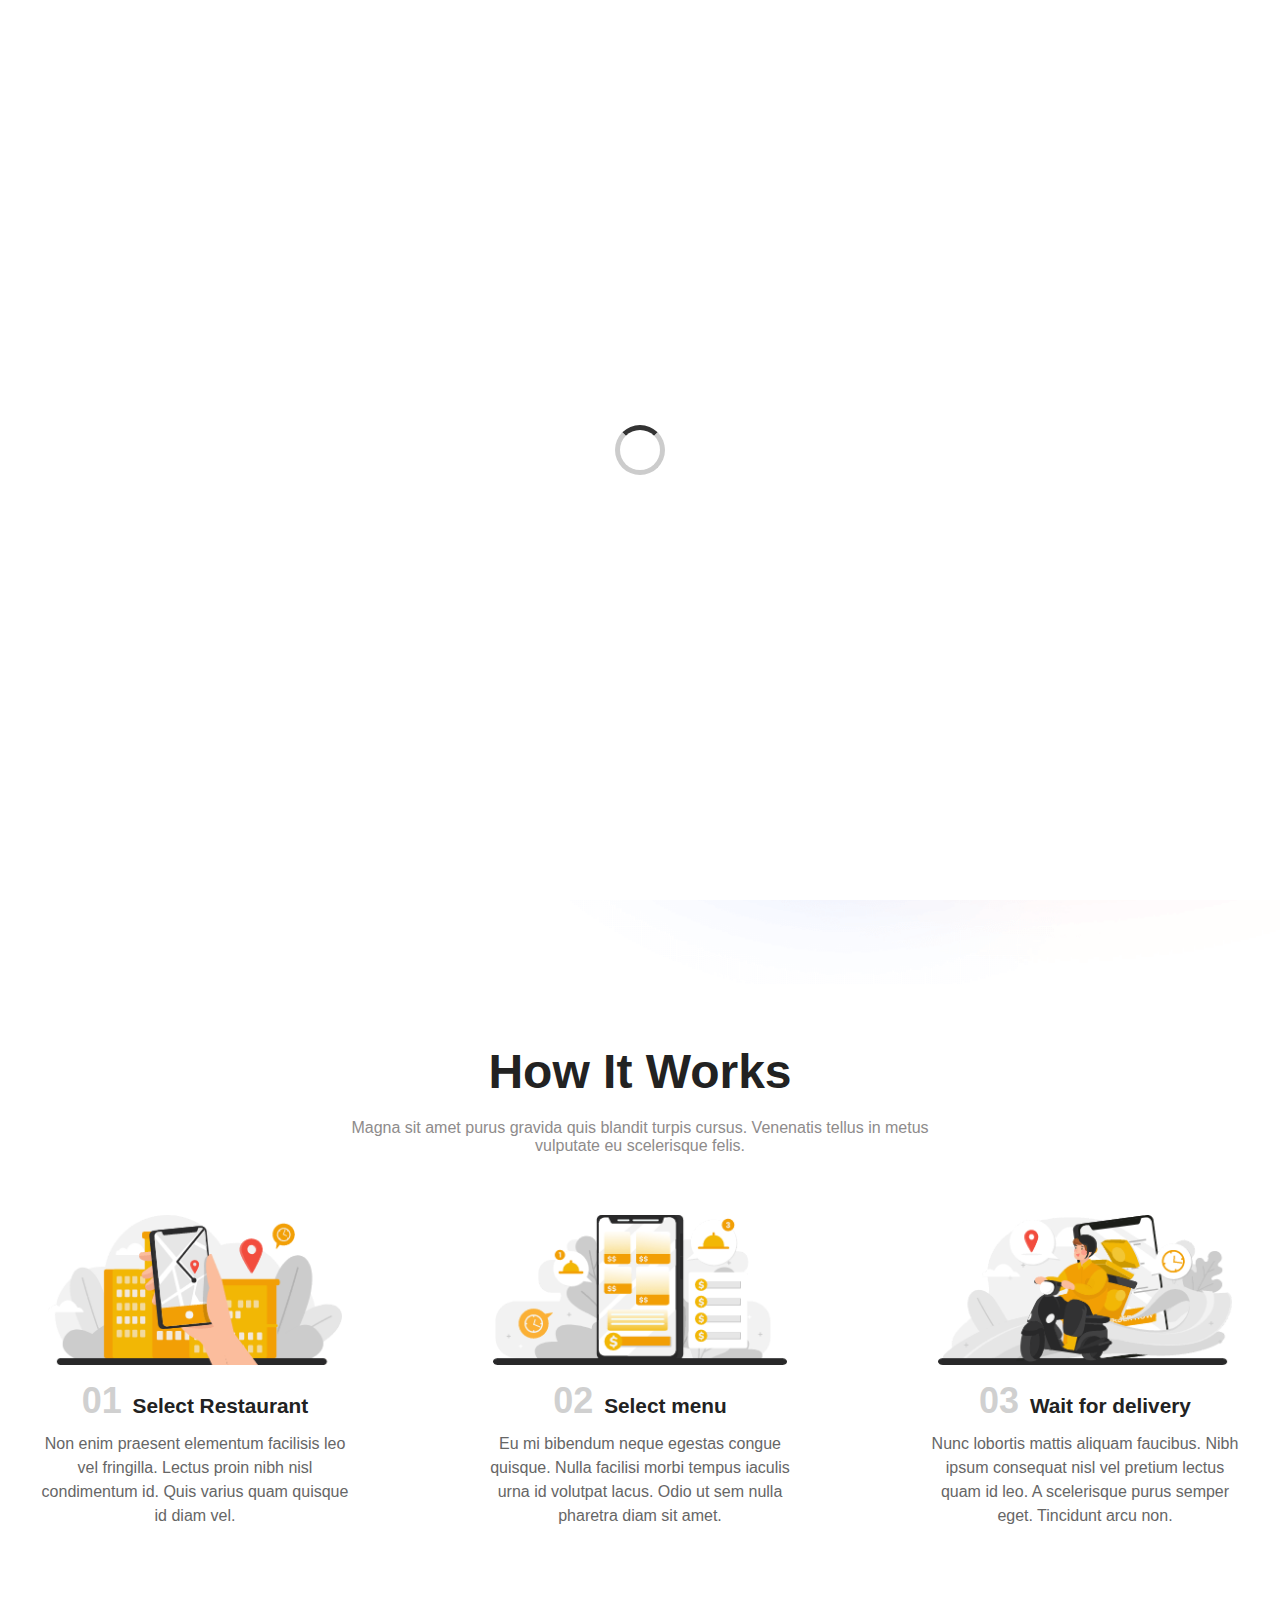
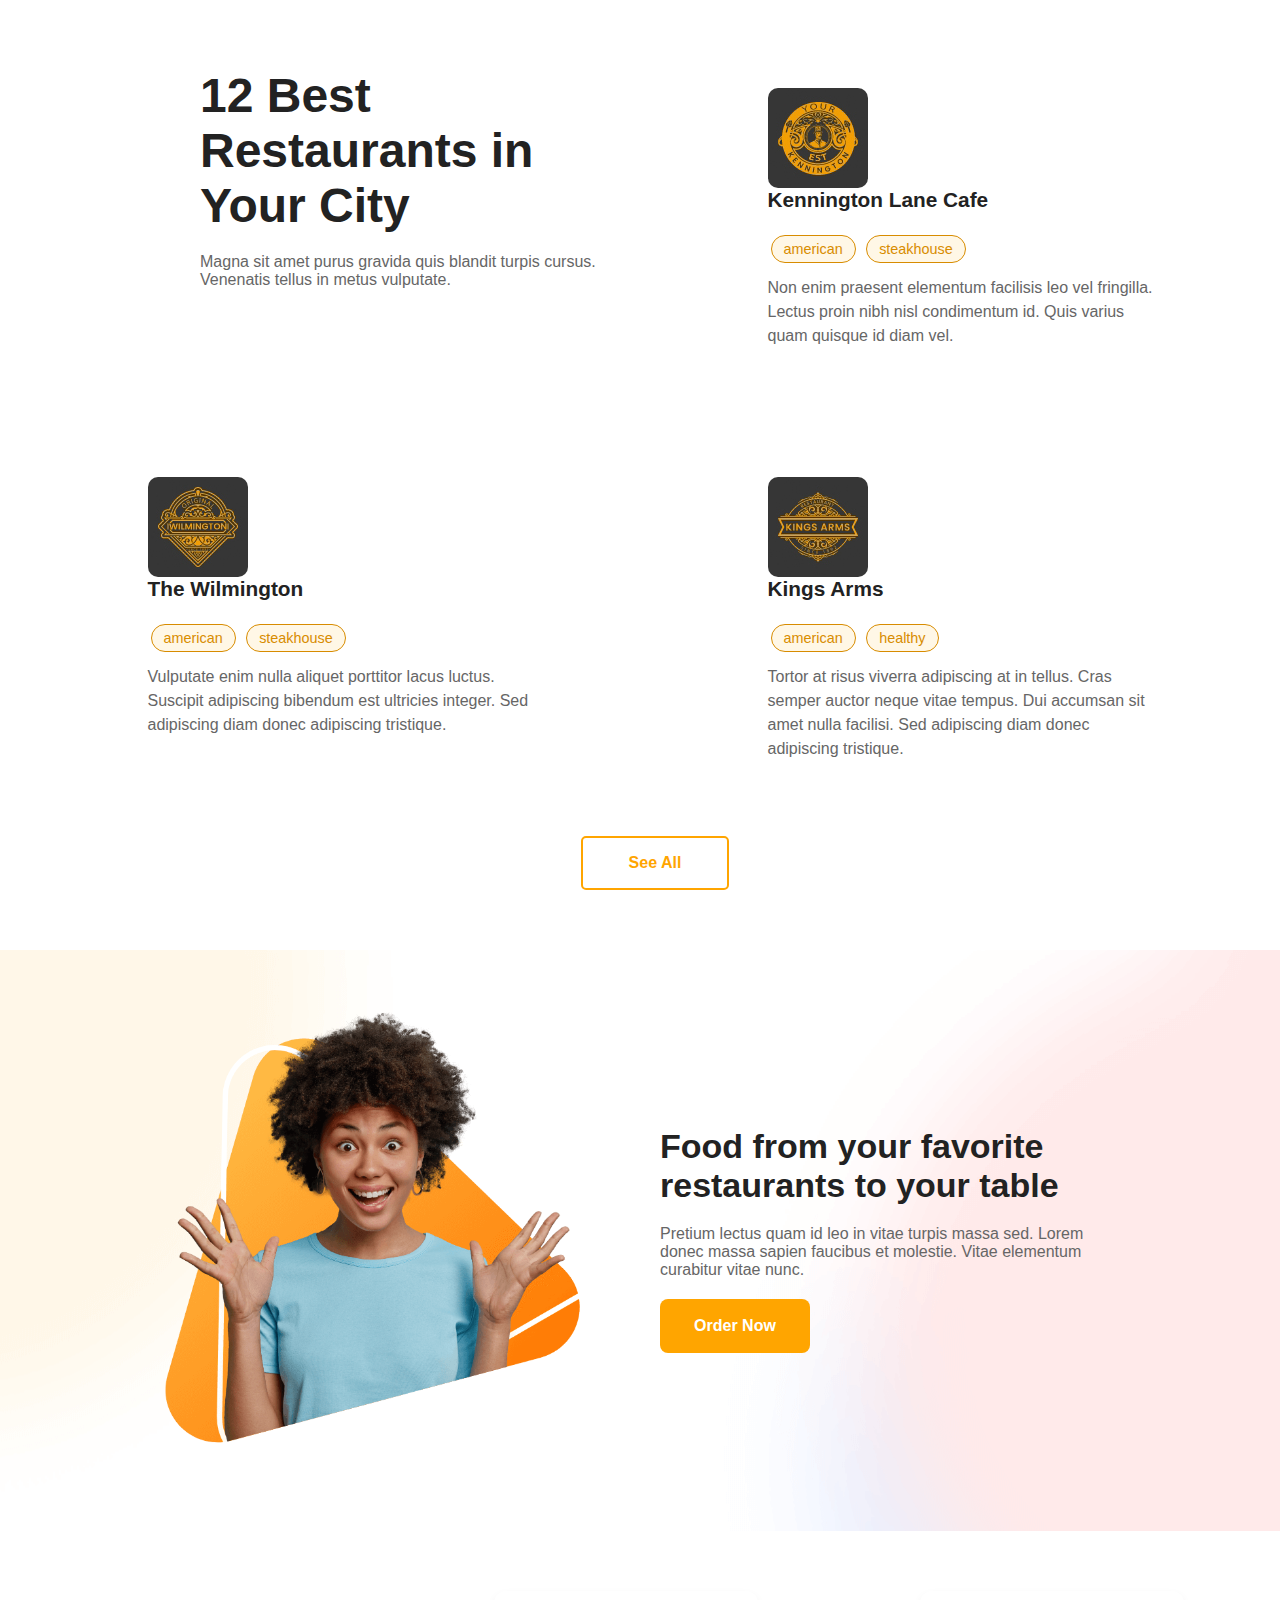
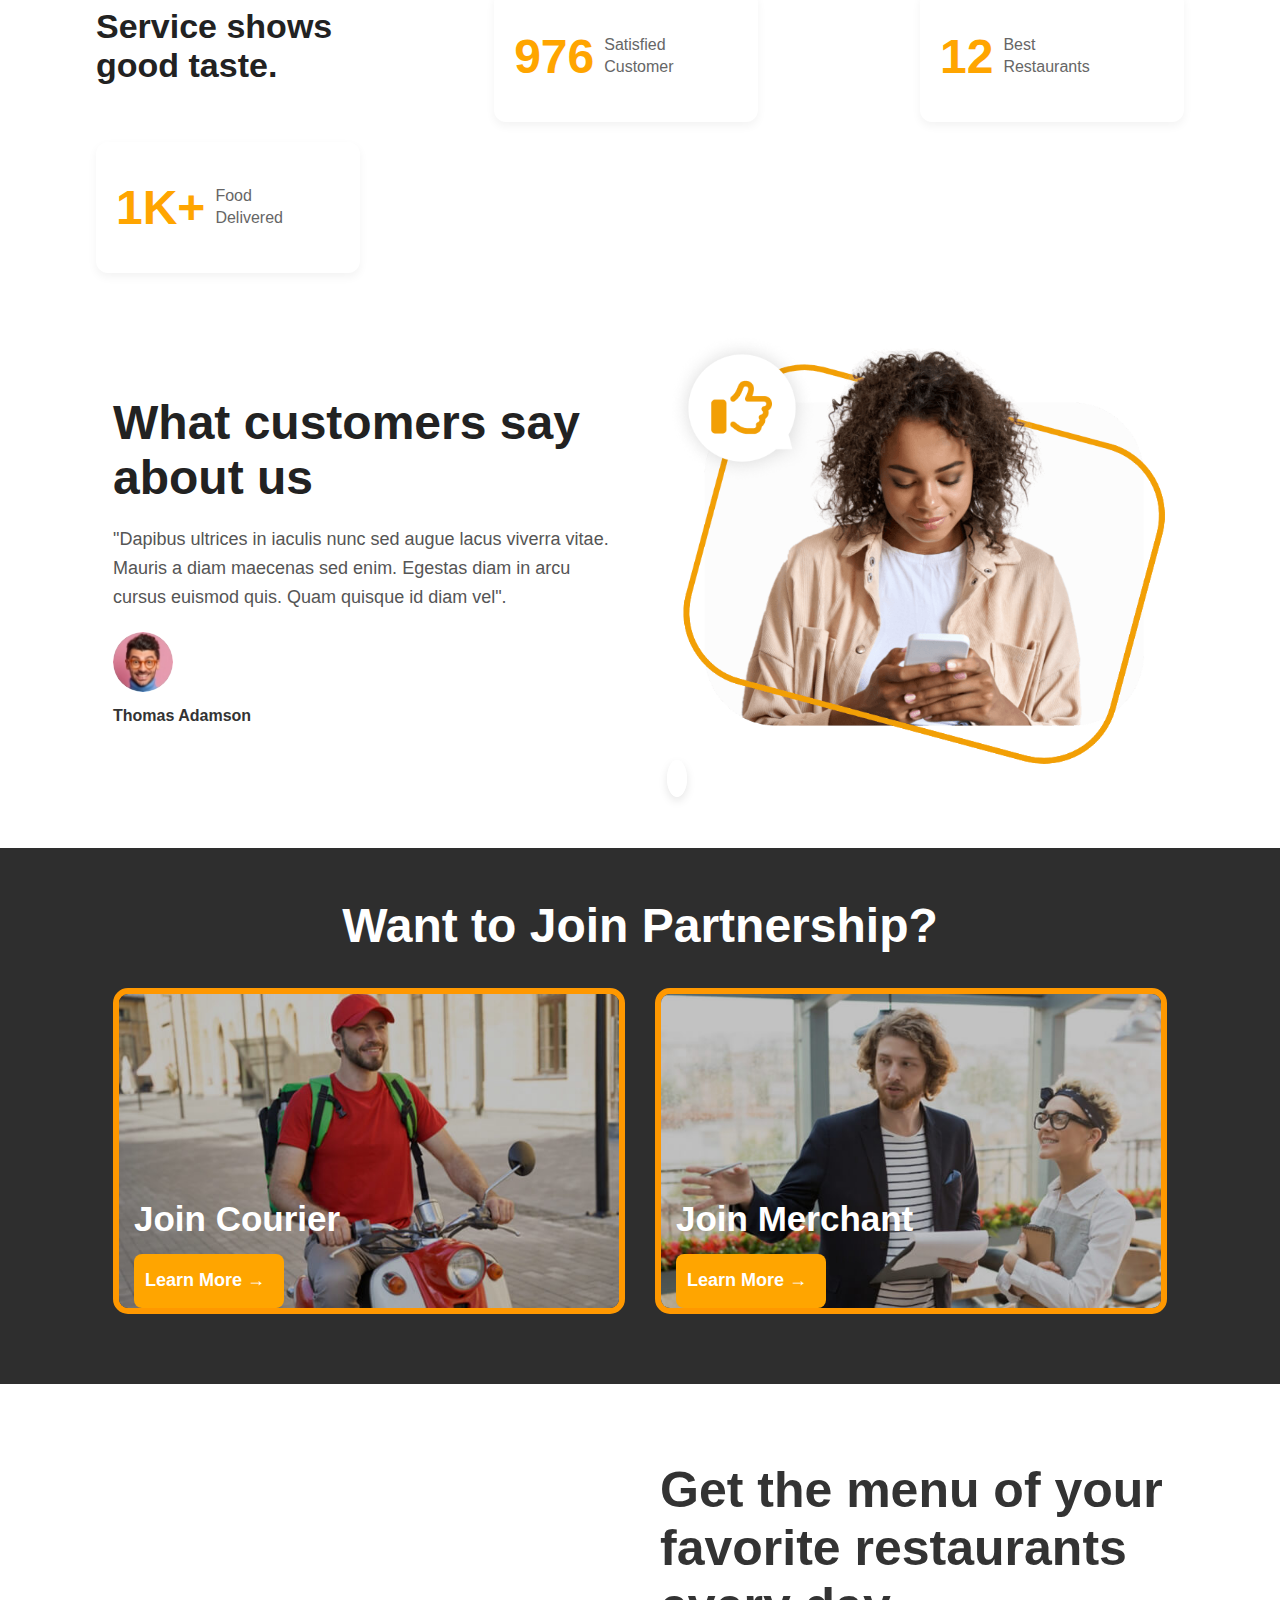
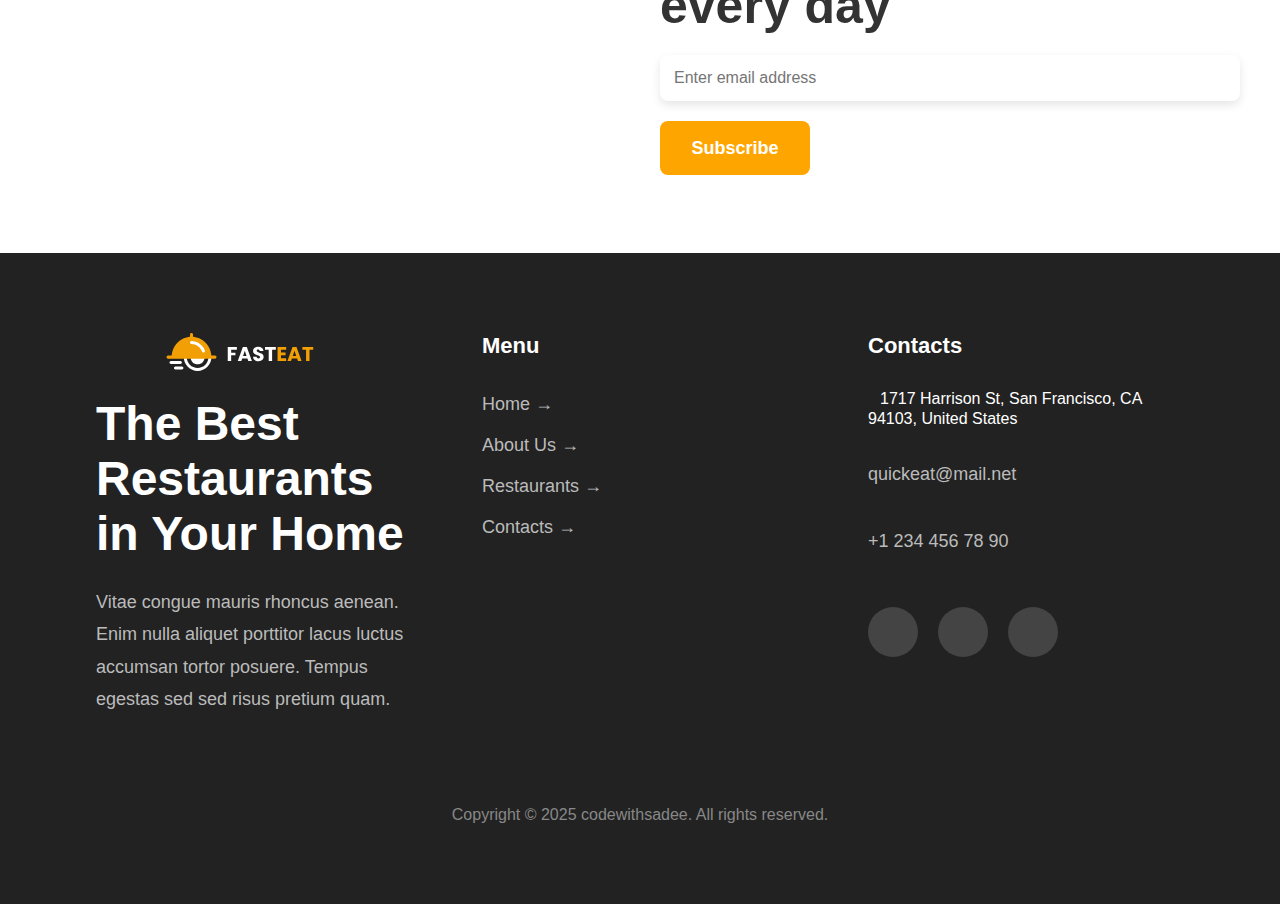
==== index.html @ f868a263 "first commit" ====
<!DOCTYPE html>
<html lang="en">
<head>
  <meta charset="UTF-8">
  <meta http-equiv="X-UA-Compatible" content="IE=edge">
  <meta name="viewport" content="width=device-width, initial-scale=1.0">
  <link rel="shortcut icon" href="logo.svg" type="image/x-icon">
  <title>Fasteat - The Best Restaurants In Your Home</title>
  <link rel="stylesheet" href="style.css">
</head>
<body>



  <div class="loading-container" data-loading-container>
    <div class="loading-circle"></div>
  </div>

  <header class="header">
    <a href="#" class="logo">
        <img src="logo.svg" alt="Fasteat">
    </a>

    <ul class="navbar">
        <span class="close-menu" onclick="toggleMenu()">&times;</span>
        <li><a href="#">Home</a></li>
        <li><a href="#">About Us</a></li>
        <li><a href="#">Restaurants</a></li>
        <li><a href="#">Contacts</a></li>
    </ul>

    <div class="header-action">
        <a id="cart-icon" href="#"><i class="bi bi-bag"></i></a>
        <a href="#" class="btn-primary">ORDER NOW</a>
    </div>

    <div class="menu-icon" onclick="toggleMenu()">
        <i class="fas fa-bars"></i>
    </div>
</header>



  <main>
    <article>



      <section class="section hero has-bg-image" aria-label="home"
        style="background-image: url('hero-bg.png')">
        <div class="container">

          <div class="hero-content" data-reveal="left">
            <h1 class="h1 hero-title">The Best Restaurants In Your Home</h1>

            <p class="hero-text">
              Lorem ipsum dolor sit amet, consectetur adipiscing elit, sed do eiusmod tempor.
            </p>

            <a href="#" class="btn btn-secondary has-after">Order Now</a>
          </div>

          <figure class="hero-banner" data-reveal>

            <img src="hero-banner.png" width="680" height="720" alt="hero banner" class="w-100">

            <img src="hero-shape-2.svg" width="237" height="80" alt="shape" class="shape shape-1">

            <img src="hero-shape-1.svg" width="378" height="140" alt="shape" class="shape shape-2">

          </figure>

        </div>
      </section>





      <section class="section instruction" aria-labelledby="">


        <h2 class="h2 section-title" id="instruction-label" data-reveal>How It Works</h2>

          <p class="section-text" data-reveal>
            Magna sit amet purus gravida quis blandit turpis cursus. Venenatis tellus in
            metus vulputate eu scelerisque felis.
          </p>



          <ul class="grid-list">

            <li data-reveal="left">
              <div class="instruction-card">

                <figure class="card-banner">
                  <img src="instructuion-1.png" width="300" height="154" loading="lazy"
                    alt="Select Restaurant" class="w-100">
                </figure>

                <div class="card-content">

                  <h3 class="h5 card-title">
                    <span class="span">01</span>
                    Select Restaurant
                  </h3>

                  <p class="card-text">
                    Non enim praesent elementum facilisis leo vel fringilla. Lectus proin nibh nisl condimentum id. Quis
                    varius quam quisque id diam vel.
                  </p>

                </div>

              </div>
            </li>

            <li data-reveal>
              <div class="instruction-card">

                <figure class="card-banner">
                  <img src="instructuion-2.png" width="300" height="154" loading="lazy"
                    alt="Select menu" class="w-100">
                </figure>

                <div class="card-content">

                  <h3 class="h5 card-title">
                    <span class="span">02</span>
                    Select menu
                  </h3>

                  <p class="card-text">
                    Eu mi bibendum neque egestas congue quisque. Nulla facilisi morbi tempus iaculis urna id volutpat
                    lacus. Odio ut sem nulla pharetra diam sit amet.
                  </p>

                </div>

              </div>
            </li>

            <li data-reveal="right">
              <div class="instruction-card">

                <figure class="card-banner">
                  <img src="instructuion-3.png" width="300" height="154" loading="lazy"
                    alt="Wait for delivery" class="w-100">
                </figure>

                <div class="card-content">

                  <h3 class="h5 card-title">
                    <span class="span">03</span>
                    Wait for delivery
                  </h3>

                  <p class="card-text">
                    Nunc lobortis mattis aliquam faucibus. Nibh ipsum consequat nisl vel pretium lectus quam id leo. A
                    scelerisque purus semper eget. Tincidunt arcu non.
                  </p>

                </div>

              </div>
            </li>

          </ul>

        
      </section>







      <section class="section top-restaurant" aria-labelledby="top-restaurent-label">
        

          <ul class="grid-lista">

            <li class="restaurant-intro" data-reveal="left">
              <div class="intro-content">
                <h2 class="h2 section-title" id="top-restaurent-label">
                  12 Best Restaurants in Your City
                </h2>
                <p class="section-text">
                  Magna sit amet purus gravida quis blandit turpis cursus. Venenatis tellus in metus vulputate.
                </p>
              </div>
            </li>
            

            <li data-reveal="right">
              <div class="restaurant-card">

                <div class="card-icon">
                  <img src="rest-1.jpg" width="100" height="100" loading="lazy"
                    alt="Kennington Lane Cafe" class="w-100">
                </div>

                <h3 class="h5 card-title">Kennington Lane Cafe</h3>

                <div class="rating-wrapper">
                  <ion-icon name="star" aria-hidden="true"></ion-icon>
                  <ion-icon name="star" aria-hidden="true"></ion-icon>
                  <ion-icon name="star" aria-hidden="true"></ion-icon>
                  <ion-icon name="star" aria-hidden="true"></ion-icon>
                  <ion-icon name="star-outline" aria-hidden="true"></ion-icon>
                </div>

                <div class="card-meta-wrapper">
                  <a href="#" class="card-meta">american</a>
                  <a href="#" class="card-meta">steakhouse</a>
                </div>

                <p class="card-text">
                  Non enim praesent elementum facilisis leo vel fringilla. Lectus proin nibh nisl condimentum id. Quis
                  varius quam quisque id diam vel.
                </p>

              </div>
            </li>

            <li data-reveal="left">
              <div class="restaurant-card">

                <div class="card-icon">
                  <img src="rest-2.jpg" width="100" height="100" loading="lazy" alt="The Wilmington"
                    class="w-100">
                </div>

                <h3 class="h5 card-title">The Wilmington</h3>

                <div class="rating-wrapper">
                  <ion-icon name="star" aria-hidden="true"></ion-icon>
                  <ion-icon name="star" aria-hidden="true"></ion-icon>
                  <ion-icon name="star" aria-hidden="true"></ion-icon>
                  <ion-icon name="star" aria-hidden="true"></ion-icon>
                  <ion-icon name="star-outline" aria-hidden="true"></ion-icon>
                </div>

                <div class="card-meta-wrapper">
                  <a href="#" class="card-meta">american</a>
                  <a href="#" class="card-meta">steakhouse</a>
                </div>

                <p class="card-text">
                  Vulputate enim nulla aliquet porttitor lacus luctus. Suscipit adipiscing bibendum est ultricies
                  integer. Sed adipiscing diam donec adipiscing tristique.
                </p>

              </div>
            </li>

            <li data-reveal="right">
              <div class="restaurant-card">

                <div class="card-icon">
                  <img src="rest-3.jpg" width="100" height="100" loading="lazy" alt="Kings Arms"
                    class="w-100">
                </div>

                <h3 class="h5 card-title">Kings Arms</h3>

                <div class="rating-wrapper">
                  <ion-icon name="star" aria-hidden="true"></ion-icon>
                  <ion-icon name="star" aria-hidden="true"></ion-icon>
                  <ion-icon name="star" aria-hidden="true"></ion-icon>
                  <ion-icon name="star" aria-hidden="true"></ion-icon>
                  <ion-icon name="star-outline" aria-hidden="true"></ion-icon>
                </div>

                <div class="card-meta-wrapper">
                  <a href="#" class="card-meta">american</a>
                  <a href="#" class="card-meta">healthy</a>
                </div>

                <p class="card-text">
                  Tortor at risus viverra adipiscing at in tellus. Cras semper auctor neque vitae tempus. Dui accumsan
                  sit amet nulla facilisi. Sed adipiscing diam donec adipiscing tristique.
                </p>

              </div>
            </li>

          </ul>

          <div class="btn-container">
            <a href="#" class="btn btn-secondary has-after">
                <span class="span">See All</span>
                <ion-icon name="arrow-forward" aria-hidden="true"></ion-icon>
            </a>
        </div>
        

        
      </section>





      

      <section class="section cta has-bg-image" aria-labelledby="cta-label"
        style="background-image: url('hero-bg.png')">
        <div class="container">

          <figure class="cta-banner" data-reveal="left">
            <img src="cta-banner.png" width="680" height="704" loading="lazy" alt="cta banner"
              class="w-100">
          </figure>

          <div class="cta-content" data-reveal="right">

            <h2 class="h3 section-title" id="cta-label">
              Food from your favorite restaurants to your table
            </h2>

            <p class="section-text">
              Pretium lectus quam id leo in vitae turpis massa sed. Lorem donec massa sapien faucibus et molestie. Vitae
              elementum curabitur vitae nunc.
            </p>

            <a href="#" class="ctabtn">Order Now</a>

          </div>

        </div>
      </section>






      <section class="stats" aria-label="statistics" data-reveal>
        <div class="container">

          <ul class="grid-list">

            <li>
              <h2 class="h3 section-title">Service shows <br> good taste.</h2>
            </li>

            <li class="stats-item">
              <span class="span">976</span>

              <p class="stats-text">
                Satisfied <br>
                Customer
              </p>
            </li>

            <li class="stats-item">
              <span class="span">12</span>

              <p class="stats-text">
                Best <br>
                Restaurants
              </p>
            </li>

            <li class="stats-item">
              <span class="span">1K+</span>

              <p class="stats-text">
                Food <br>
                Delivered
              </p>
            </li>

          </ul>

        </div>
      </section>







      <section class="section testi" aria-labelledby="testi-label">
        <div class="container">

          <div class="testi-content" data-reveal="left">

            <h2 class="h2 section-title" id="testi-label">What customers say about us</h2>

            <blockquote class="testi-text">
              "Dapibus ultrices in iaculis nunc sed augue lacus viverra vitae. Mauris a diam maecenas sed enim. Egestas
              diam in arcu cursus euismod quis. Quam quisque id diam vel".
            </blockquote>

            <div class="wrapper">
              <img src="testi-avatar.jpg" width="70" height="70" loading="lazy" alt="Thomas Adamson"
                class="author-img">

              <div>
                <p class="author-title">Thomas Adamson</p>

                <div class="rating-wrapper">
                  <ion-icon name="star" aria-hidden="true"></ion-icon>
                  <ion-icon name="star" aria-hidden="true"></ion-icon>
                  <ion-icon name="star" aria-hidden="true"></ion-icon>
                  <ion-icon name="star" aria-hidden="true"></ion-icon>
                  <ion-icon name="star" aria-hidden="true"></ion-icon>
                </div>
              </div>
            </div>

          </div>

          <figure class="testi-banner" data-reveal="right">
            <img src="testimonial-banner.png" width="680" height="588" alt="testimonial banner"
              class="w-100">
          </figure>

        </div>
      </section>





      <section class="brupart" aria-label="partnership">
        <div class="wrapper">
            <h2 class="partjoin">Want to Join Partnership?</h2>
            <ul class="cardcontd">
                <li>
                    <div class="partner-card">
                        <figure class="image-box">
                            <img src="partner-1.jpg" alt="Join Courier" class="responsive-img">
                        </figure>
                        <div class="card-details">
                            <h3 class="title">Join Courier</h3>
                            <a href="#" class="action-btn">
                                <span>Learn More →</span>
                                <ion-icon name="arrow-forward"></ion-icon>
                            </a>
                        </div>
                    </div>
                </li>
                <li>
                    <div class="partner-card">
                        <figure class="image-box">
                            <img src="partner-2.jpg" alt="Join Merchant" class="responsive-img">
                        </figure>
                        <div class="card-details">
                            <h3 class="title">Join Merchant</h3>
                            <a href="#" class="action-btn">
                                <span>Learn More →</span>
                                <ion-icon name="arrow-forward"></ion-icon>
                            </a>
                        </div>
                    </div>
                </li>
            </ul>
        </div>
      </section>
    







      <section class="section newsletter" aria-label="newsletter">
        <div class="containerb">

          <figure class="newsletter-banner" data-reveal="left">
            <img src="newsletter-banenr.png" width="680" height="405" loading="lazy" alt="Illustration"
              class="w-100">
          </figure>

          <div class="newsletter-content" data-reveal="right">
            <h2 class="h4 section-title">
              Get the menu of your favorite restaurants every day
            </h2>

            <div class="input-wrapper">
              <input type="email" name="email_address" placeholder="Enter email address" required class="input-field">

              <button type="submit" class="newsbtn">
                <ion-icon name="notifications-outline" aria-hidden="true"></ion-icon>

                <span class="span"><i class="fa fa-bell"></i>  Subscribe</span>
              </button>
            </div>

          </div>

        </div>
      </section>

    </article>
  </main>





  <footer class="footer">
    <div class="container">

        <div class="footer-top">

            <div class="footer-brand">
                <a href="#" class="logo">
                    <img src="logo-footer.svg" width="148" height="38" alt="FastEat logo">
                </a>
                <h2 class="footer-title">The Best Restaurants in Your Home</h2>
                <p class="footer-text">
                    Vitae congue mauris rhoncus aenean. Enim nulla aliquet porttitor lacus luctus accumsan tortor posuere.
                    Tempus egestas sed sed risus pretium quam.
                </p>
            </div>

            <div class="footer-menu">
                <h3 class="footer-heading">Menu</h3>
                <ul class="footer-list">
                    <li><a href="#" class="footer-link">Home →</a></li>
                    <li><a href="#" class="footer-link">About Us →</a></li>
                    <li><a href="#" class="footer-link">Restaurants →</a></li>
                    <li><a href="#" class="footer-link">Contacts →</a></li>
                </ul>
            </div>

            <div class="footer-contacts">
                <h3 class="footer-heading">Contacts</h3>
                <ul class="footer-list">
                    <li>
                        <ion-icon name="location"></ion-icon>
                        1717 Harrison St, San Francisco, CA 94103, United States
                    </li>
                    <li>
                        <ion-icon name="mail"></ion-icon>
                        <a href="mailto:quickeat@mail.net" class="footer-link">quickeat@mail.net</a>
                    </li>
                    <li>
                        <ion-icon name="call"></ion-icon>
                        <a href="tel:+12344567890" class="footer-link">+1 234 456 78 90</a>
                    </li>
                </ul>
                <div class="social-icons">
                    <a href="#" class="social-link"><i class="bi bi-facebook"></i></a>
                    <a href="#" class="social-link"><i class="bi bi-instagram"></i></a>
                    <a href="#" class="social-link"><i class="bi bi-twitter"></i></a>
                </div>
            </div>

        </div>

        <div class="footer-bottom">
            <p class="copyright">Copyright © 2025 codewithsadee. All rights reserved.</p>
        </div>

    </div>
</footer>


  
<script>
window.addEventListener("load", function () {
    setTimeout(() => {
        document.body.classList.add("loaded");
    }, 2000); // 5 seconds delay before hiding the preloader
});


 function toggleMenu() {
    const navbar = document.querySelector('.navbar');
    navbar.classList.toggle('active');
}





</script>
</body>

</html>
---- style.css ----
* {
    margin: 0;
    padding: 0;
    box-sizing: border-box;
}

.loading-container {
    position: fixed;
    width: 100vw;
    height: 100vh;
    background: #fff; 
    display: flex;
    justify-content: center;
    align-items: center;
    z-index: 99999;
}

.loading-circle {
    width: 50px;
    height: 50px;
    border: 5px solid #ccc;
    border-top: 5px solid #333;
    border-radius: 50%;
    animation: spin 2s linear infinite;
}


@keyframes spin {
    0% { transform: rotate(0deg); }
    100% { transform: rotate(360deg); }
}
body.loaded .loading-container {
    opacity: 0;
    visibility: hidden;
    transition: opacity 2s ease-out;
    visibility: 2s ease-out;
}


body {
    font-family: Arial, sans-serif;
 
}

.header {
    display: flex;
    justify-content: space-between;
    align-items: center;
    padding: 15px 50px;
    background-image: url('hero-bg.png');
    width: 100%;
    top: 0px; 
    left: 0;
    transition: top 0.4s ease-in-out;
    z-index: 9999;
}

.header.visible {
    top: 0; 
}




.logo {
    display: flex;
    align-items: center;
    margin-left: 50px;
}

.logo img {
    width: 190px;
}

.navbar {
    position: fixed;
    top: 0;
    left: -100%;
    width: 80%;
    height: 100vh;
    background: white;
    display: flex;
    flex-direction: column;
    align-items: start;
    padding-top: 25px;
    padding: 50px;
    box-shadow: 4px 0 10px rgba(0, 0, 0, 0.1);
    transition: left 0.3s ease-in-out;
    z-index: 999;
}
.navbar.active {
    left: 0;
}

.navbar li {
    list-style: none;
    margin: 20px 0;
}

.navbar a {
    text-decoration: none;
    color: black;
    font-size: 17px;
    font-weight: 400;
    font-family: 'Arial', sans-serif;
}
.navbar a:hover {
    color: rgb(255, 179, 0);
}
.cart-icon {
    color: rgb(255, 183, 0);
}

.close-menu {
    position: absolute;
    top: 20px;
    right: 30px;
    font-size: 30px;
    cursor: pointer;
    display: block; 
}
.header-action {
    display: flex;
    align-items: center;
    gap: 15px;
}

.btn-primary {
    color: #ffffff;
    border: 2px solid #ff9800;
    background-color: #ff9800;
    border-radius: 5px;
    text-decoration: none;
    padding: 13px 25px;
    border-radius: 10px;
    font-weight: bold;
    cursor: pointer;
    display: flex;
    align-items: center;
    justify-content: center;
    width: 155px;
    height: 54px;
}

.btn-primary:hover {
    background-color: #ffffff;
    color: #ff9800;
}


.menu-icon {
    font-size: 25px;
    cursor: pointer;
    display: inline-block;
}


.navbar {
    position: static;
    width: auto;
    height: auto;
    flex-direction: row;
    box-shadow: none;
    left: 0;
    padding: 0;
}

.navbar li {
    margin: 0 20px;
}


.menu-icon, .close-menu {
    display: none; 
}


@media (max-width: 768px) {
    .btn-primary {
        display: none;
    }
}


.hero {
    display: flex;
    align-items: center;
    justify-content: center;
    min-height: 100vh;
    background-size: cover;
    background-position: center;
    padding: 20px;
}

.container {
    display: flex;
    align-items: center;
    justify-content: space-between;
    max-width: 1200px;
    width: 100%;
    gap: 30px;
}


.hero-content {
    flex: 1;
    max-width: 500px;
}

.hero-title {
    font-size: 60px;
    font-weight: bold;
    color: #222;
    margin-bottom: 15px;
}

.hero-text {
    font-size: 16px;
    color: #555;
    margin-bottom: 20px;
}

.btn {
    display: inline-block;
    padding: 12px 25px;
    font-size: 16px;
    color: #ff9800;
    border: 2px solid #ff9800;
    border-radius: 5px;
    text-decoration: none;
    font-weight: bold;
    transition: 0.3s;
    width: 148px;
    height: 54px;
}

.btn:hover {
    background-color: #ff9800;
    color: white;
}


.hero-banner {
    position: relative;
    flex: 1;
    display: flex;
    align-items: center;
    justify-content: center;
}

.hero-banner img {
    width: 100%;
    border-radius: 20px;
}

.shape {
    position: absolute;
}

.shape-1 {
    top: 10%;
    left: 150px;
    animation: float 3s infinite alternate;
}

.shape-2 {
    bottom: 10%;
    right: 160px;
    animation: float 3s infinite alternate-reverse;
}


@keyframes float {
    0% {
        transform: translateY(0);
    }
    100% {
        transform: translateY(10px);
    }
}


@media (max-width: 820px) {
    .hero-title {
        font-size: 60px;
        font-weight: bold;
        color: #222;
        margin-bottom: 15px;
    }


}

@media (max-width: 992px) {
    .container {
        flex-direction: column;
        text-align: center;
    }

    .hero-content {
        max-width: 100%;
    }

    .hero-title {
        font-size: 2.5rem;
    }

    .hero-banner {
        margin-top: 20px;
    }
}


@media (max-width: 768px) {
    .hero-content {
        text-align: left; 
        padding: 20px; 
    }

    .hero-title {
        font-size: 40px; 
        font-weight: bold;
    }

    .hero-text {
        font-size: 20px; 
        color: #666; 
    }

    .btn {
        display: inline-block;
        padding: 12px 24px;
        font-size: 14px;
        border: 2px solid orange;
        color: orange;
        text-transform: uppercase;
        font-weight: bold;
        background: none;
        border-radius: 8px;
    }

    .hero-banner img {
        width: 462px;
        height: 489px;
    }
    .shape-1, 
    .shape-2 {
    display: none;
}
}


.instruction {
    text-align: center;
    padding: 60px 20px;
    background: #fff;
}

.instruction .section-title {
    font-size: 52px;
    font-weight: bold;
    color: #222;
    margin-bottom: 10px;
    text-align: center;
}

.instruction .section-text {
    font-size: 16px;
    color: #8e8b8b;
    max-width: 600px;
    margin: 0 auto 40px;
}


.grid-list {
    display: flex;
    justify-content: center;
    align-items: center;
    gap: 30px;
    flex-wrap: nowrap; 
    list-style: none;
    padding: 0;
}


.instruction-card {
    padding: 20px;
    text-align: center;
    width: 100%;
    max-width: 350px;
    transition: transform 0.3s ease-in-out;
}


.card-banner img {
    width: 294px;
    height: 150px;
    display: block;
    margin: 0 auto 15px;
}


.card-title {
    font-size: 24px;
    font-weight: bolder;
    color: #6c6c6c;
}

.card-title .span {
    font-size: 36px;
    font-weight: bold;
    color: #d0d0d0;
    margin-right: 5px;
}

.card-text {
    font-size: 16px;
    color: #8d8d8d;
    line-height: 1.5;
}


@keyframes fadeInUp {
    from {
        transform: translateY(30px);
        opacity: 0;
    }
    to {
        transform: translateY(0);
        opacity: 1;
    }
}


[data-reveal] {
    animation: fadeInUp 0.8s ease-out forwards;
}


@media screen and (max-width: 992px) {
    .grid-list {
        flex-wrap: wrap; 
        justify-content: center;
    }

    .instruction-card {
        max-width: 100%;
    }
}

@media screen and (max-width: 768px) {
    .grid-list {
        flex-direction: column; 
    }

    .instruction-card {
        max-width: 90%;
    }
}



.section.top-restaurant {
    text-align: left;
    padding: 60px 20px;
    background: #fff;
    margin-left: 30px;
}

.restaurant-intro {
    display: flex;
    justify-content: flex-start;
    padding-left: 150px;
}

.intro-content {
    max-width: 500px;
    font-size: 1.2rem;
    color: #333;
}


.section-title {
    font-size: 50px;
    font-weight: bold;
    color: #222;
    margin-bottom: 10px;
}

.section-text {
    font-size: 16px;
    color: #666;
    max-width: 600px;
    margin: 0 auto 40px;
}


.grid-lista {
    display: grid;
    grid-template-columns: repeat(2, minmax(280px, 1fr)); /* 2 columns */
    gap: 30px;
    justify-content: center;
    list-style: none;
    padding: 0;
}


.restaurant-card {
    padding: 20px;
    text-align: left;
    width: 435px;
    height: 359px;
    margin: 0 auto;
    transition: transform 0.3s ease;
}

.restaurant-card:hover {
    transform: translateY(-5px);
}


.card-icon img {
    width: 100px;
    height: 100px;
    border-radius: 10px;
    display: block;
    margin: 0;
    align-self: start;
}


.card-title {
    font-size: 1.3rem;
    font-weight: bold;
    color: #222;
    margin-bottom: 10px;
}


.rating-wrapper ion-icon {
    color: #FFA500;
    font-size: 18px;
}


.card-meta-wrapper {
    margin: 10px 0;
}

.card-meta {
    display: inline-block;
    background: #fff7e6;
    color: #d88c00;
    font-size: 0.9rem;
    padding: 5px 12px;
    border-radius: 15px;
    border: 1px solid #d88c00;
    text-decoration: none;
    margin: 3px;
    transition: all 0.3s ease;
}

.card-meta:hover {
    background: #d88c00;
    color: white;
}

.card-text {
    font-size: 16px;
    color: #666;
    margin-top: 10px;
}

.btn-container {
    display: flex;
    justify-content: center;
    align-items: center;
    width: 100%;
    margin-top: 20px; 
}

.btn-secondary {
    display: flex;
    align-items: center;
    justify-content: center;
    padding: 10px 20px;
    border: 2px solid orange; 
    color: orange;
    font-weight: bold;
    text-decoration: none;
    border-radius: 5px;
    transition: 0.3s ease;
}

.btn-secondary:hover {
    background: orange;
    color: white;
}

@media (max-width: 1024px) { 
    .restaurant-intro {
        padding-left: 50px;  
    }

    .intro-content {
        font-size: 1.1rem;
    }
}

@media (max-width: 820px) {  
    .restaurant-intro {
        flex-direction: column;
        align-items: center;
        text-align: center;
        padding-left: 0;
        gap: 20px;
    }

    .intro-content {
        max-width: 90%;
        font-size: 1rem;
    }
}

@media (max-width: 480px) {  
    .restaurant-intro {
        padding: 40px 5%;
    }

    .intro-content {
        max-width: 100%;
    }

}

@media (max-width: 768px) {
    .restaurant-intro {
        padding-left: 0;

    }
    .section-title {
        font-size: 1.8rem;
    }

    .section-text {
        font-size: 0.95rem;
    }

    .grid-lista {
        grid-template-columns: 1fr;
        margin: 0;
        padding: 0px;
        justify-content: left;
    }

    .restaurant-card {
        padding: 1px;
        max-width: 280px;
    }

    .card-title {
        font-size: 1.1rem;
    }

    .card-meta {
        font-size: 0.8rem;
        padding: 4px 10px;
    }

    .btn.btn-secondary {
        font-size: 0.9rem;
        padding: 10px 15px;
    }
}

.section.cta {
    display: flex;
    align-items: center;
    justify-content: center;
    padding: 60px 5%;
    background: linear-gradient(to right, #fff6e9, #fdeef3);
}
  
  .container {
    display: flex;
    align-items: center;
    gap: 40px;
    max-width: 1200px;
    width: 100%;
    flex-wrap: wrap; 
    justify-content: center;
}
  

  .cta-banner {
    flex: 1;
    display: flex;
    justify-content: center;
}
  
  .cta-banner img {
    max-width: 100%;
    width: 100%;
    max-width: 445px;
    height: auto;
}
  

  .cta-content {
    flex: 1;
    max-width: 500px;
}
  
  .cta-content h2 {
    font-size: 34px;
    font-weight: bold;
    color: #333;
}
  
  .cta-content p {
    font-size: 16px;
    color: #666;
    margin: 10px 0 20px;
}
  

  .ctabtn {
    display: flex;
    align-items: center;
    justify-content: center;
    padding: 10px 20px;
    color: rgb(255, 255, 255);
    background: orange;
    font-weight: bold;
    text-decoration: none;
    border-radius: 8px;
    transition: 0.3s ease;
    width: 150px;
    height: 54px;
}
  
  .ctabtn:hover {
    border: 2px solid orange;
    color: #ff9800;
    background-color: #ffffff;
}
  

  @media (max-width: 992px) {
    .container {
      flex-direction: column; 
      text-align: center;
    }
  
    .cta-content h2 {
      font-size: 1.8rem;
    }
  
    .cta-content p {
      font-size: 0.95rem;
    }
  
    .ctabtn {
      width: 100%;
      max-width: 200px;
    }
  }
  
  @media (max-width: 768px) {
    .cta-banner img {
      max-width: 90%;
    }
  
    .cta-content h2 {
      font-size: 1.5rem;
    }
  
    .cta-content p {
      font-size: 0.9rem;
    }
  }
  
  @media (max-width: 480px) {
    .cta-content h2 {
      font-size: 1.3rem;
    }
  
    .cta-content p {
      font-size: 0.85rem;
    }
  
    .ctabtn {
      width: 150px;
      height: 54px;
    }
}

.stats {
    display: flex;
    align-items: center;
    justify-content: center;
    padding-top: 60px;
    background-color: #ffffff;
}

.container {
    width: 100%;
}


.grid-list {
    display: flex;
    align-items: center;
    justify-content: space-between;
    flex-wrap: wrap;
    gap: 20px;
    list-style: none;
    width: 100%;
}


.h3.section-title {
    font-size: 34px;
    font-weight: bold;
    color: #222;
    margin-bottom: 20px;
    flex: 1 1 100%;
}


.stats-item {
    background: #fff;
    border-radius: 12px;
    box-shadow: 0px 4px 10px rgba(0, 0, 0, 0.05);
    width: 264px;
    height: 131px;
    display: flex;
    align-items: center;  
    padding: 20px;
    gap: 10px;
}


.stats-item .span {
    font-size: 48px;
    font-weight: bold;
    color: orange;
    flex-shrink: 0; 
}

.stats-text {
    font-size: 16px;
    color: #666;
    text-align: left;
    line-height: 1.4;
}




@media (max-width: 1024px) {
    .grid-list {
        justify-content: center;
    }
    .stats-item {
        background: #fff;
        border-radius: 12px;
        box-shadow: 0px 4px 10px rgba(0, 0, 0, 0.05);
        text-align: center;
        width: 264px;
        height: 131px;
        justify-content: center;
    }
}

/* iPads (820px) */
@media (max-width: 820px) {
    .stats {
        text-align: center;
    }
    .h3.section-title {
        text-align: center;
    }
    .grid-list {
        flex-direction: column;  
        align-items: center;
        gap: 20px;
    }
    .stats-item {
        width: 100%;
        max-width: 300px;
    }
}

@media (max-width: 768px) {  
    .stats {
        text-align: center;
        padding: 30px 15px;
    }
    .grid-list {
        flex-direction: column;
        align-items: center;
        gap: 15px;
    }
    .stats-item {
        display: flex;
        flex-direction: column;  
        align-items: center;
        justify-content: center;
        height: auto;
        padding: 20px;
        width: 100%;
        max-width: 320px;
    }
    .stats-item .span {
        font-size: 42px;
    }
    .stats-text {
        font-size: 14px;
        text-align: center;
    }
}


@media (max-width: 480px) {  
    .stats {
        padding: 40px 10px;
    }
    .stats-item {
        width: 90%; 
        max-width: 280px;
        height: auto;
        padding: 15px;
    }
    .stats-item .span {
        font-size: 30px;
    }
    .stats-text {
        font-size: 13px;
    }
}



.testi {
    padding: 60px 20px;
    background-color: #fff;
}

.testi .container {
    display: flex;
    align-items: center;
    justify-content: space-between;
    gap: 40px;
    max-width: 1200px;
    margin: 0 auto;
}


.testi-content {
    flex: 1;
    max-width: 550px;
}

.h2.section-title {
    font-size: 48px;
    color: #222;
    margin-bottom: 20px;
}

.testi-text {
    font-size: 18px;
    color: #555;
    line-height: 1.6;
    margin-bottom: 20px;
}


.wrapper {
    display: flex;
    align-items: center;
    gap: 15px;
}

.author-img {
    width: 60px;
    height: 60px;
    border-radius: 50%;
    object-fit: cover;
}

.author-title {
    font-size: 16px;
    font-weight: 600;
    color: #333;
}

.rating-wrapper {
    display: flex;
    gap: 3px;
    color: #FFA500;
    font-size: 18px;
}


.testi-banner {
    flex: 1;
    position: relative;
    max-width: 500px;
}

.testi-banner img {
    width: 100%;
    height: auto;
    border-radius: 10px;
}


.testi-banner::after {
    content: url('like-icon.png'); 
    top: -30px;
    left: -30px;
    background: #fff;
    border-radius: 50%;
    padding: 10px;
    box-shadow: 0 4px 10px rgba(0, 0, 0, 0.1);
}


@media (max-width: 1024px) {
    .testi .container {
        flex-direction: column;
        text-align: center;
    }
    .testi-content {
        max-width: 100%;
    }
    .testi-banner {
        max-width: 450px;
    }
}


@media (max-width: 768px) {
    .testi .container {
        flex-direction: column;
        gap: 20px;
    }
    .testi-content {
        text-align: center;
    }
    .wrapper {
        justify-content: center;
    }
    .testi-banner {
        max-width: 100%;
    }
    .testi-banner::after {
        top: -20px;
        left: 50%;
        transform: translateX(-50%);
    }
}

.brupart {
    background-color: #2e2e2e;
    padding: 50px 20px;
    text-align: center;
    display: flex;
    flex-direction: column;
    align-items: center;
}

.wrapper {
    display: grid;
}


.partjoin {
    color: #fff;
    font-size: 48px;
    font-weight: bold;
    text-align: center;

}

.cardcontd {
    display: flex;
    justify-content: center;
    gap: 30px;
    flex-wrap: wrap;
    list-style: none;
    padding: 20px 0; 
}


.partner-card {
    position: relative;
    width: 512px;
    border-radius: 15px;
    overflow: hidden;
    border: 6px solid #ff9800;
}

.image-box img {
    width: 100%;
    height: auto;
    display: block;
}

.card-details {
    position: absolute;
    bottom: 0px;
    left: 15px;
    text-align: left;
}

.title {
    color: white;
    font-size: 35px;
    font-weight: bold;
    margin-bottom: 15px;
}


.action-btn {
    display: inline-flex;
    align-items: center;
    justify-content: center;
    color: rgb(255, 255, 255);
    background: orange;
    font-weight: bold;
    text-decoration: none;
    border-radius: 8px;
    transition: 0.3s ease;
    width: 150px;
    height: 54px;
    font-size: 18px;
    padding-bottom: 1px;
}

.action-btn:hover {
    transform: scale(1.05);
    border: 2px solid orange;
    color: #ff9800;
    background-color: #ffffff;
}

.action-btn ion-icon {
    margin-left: 8px;
}

@media (max-width: 1024px) {
    .partjoin {
        font-size: 32px; 
    }
    
    .cardcontd {
        flex-direction: column;
        align-items: center;
    }
}

@media (max-width: 768px) {
    .partjoin {
        font-size: 28px;
        margin-bottom: 20px;
    }

    .partner-card {
        max-width: 380px; 
    }
    
    .title {
        font-size: 24px;
    }

    .action-btn {
        width: 130px;
        height: 44px;
        font-size: 14px;
    }
}

@media (max-width: 480px) {
    .partjoin {
        font-size: 24px;
        width: 100%;
    }

    .card-details {
        bottom: 10px;
        left: 10px;
    }

    .title {
        font-size: 20px;
    }

    .action-btn {
        width: 120px;
        height: 40px;
        font-size: 12px;
    }
}

.section.newsletter {
    padding: 60px 20px;
    display: flex;
    justify-content: center;
    align-items: center;
}

.containerb {
    display: flex;
    align-items: center;
    justify-content: space-between;
    max-width: 1200px;
    width: 100%;
    gap: 40px; 
}


.newsletter-banner {
    max-width: 50%;
    flex: 1;
}

.newsletter-banner img {
    width: 100%;
    height: auto;
}


.newsletter-content {
    flex: 1;
    max-width: 50%;
    text-align: left;
}

.newsletter-content h2 {
    font-size: 50px;
    font-weight: bold;
    margin-bottom: 20px;
    color: #333;
}


.input-wrapper {
    display: block;
    align-items: center;
    gap: 10px;
    flex-wrap: wrap; 
}

.input-field {
    flex: 1;
    padding: 14px;
    border: none;
    border-radius: 8px;
    font-size: 16px;
    width: 100%;
    box-shadow: 0px 4px 10px rgba(0, 0, 0, 0.1);
    transition: box-shadow 0.3s ease, border-color 0.3s ease;
}


.input-field:focus {
    border-color: #ff9800;
    box-shadow: 0px 6px 15px rgba(255, 152, 0, 0.3); 
    outline: none;
}

.newsbtn {
    display: inline-flex;
    align-items: center;
    justify-content: center;
    color: rgb(255, 255, 255);
    background: orange;
    font-weight: bold;
    text-decoration: none;
    border-radius: 8px;
    transition: 0.3s ease;
    width: 150px;
    height: 54px;
    font-size: 18px;
    border: none;
    margin-top: 20px;
}

.newsbtn:hover {
    transform: scale(1.05);
    border: 2px solid orange;
    color: #ff9800;
    background-color: #ffffff;
}


@media (max-width: 1024px) {
    .containerb {
        flex-direction: column;
        align-items: center;
        text-align: center;
    }

    .newsletter-banner {
        max-width: 80%;
    }

    .newsletter-content {
        max-width: 90%;
    }

    .input-wrapper {
        flex-direction: column;
        width: 100%;
    }

    .input-field {
        width: 100%;
    }
}

@media (max-width: 768px) {
    .newsletter-content h2 {
        font-size: 28px;
    }

    .newsbtn {
        width: 100%;
    }
}


.footer {
    background-color: #222;
    color: #fff;
    padding: 80px 0; /* Increased padding */
    font-family: 'Poppins', sans-serif;
}

.container {
    width: 85%;
    max-width: 1300px;
    margin: auto;
}


.footer-top {
    display: grid;
    grid-template-columns: 1fr 1fr 1fr;
    gap: 70px; 
}


.footer-brand {
    max-width: 500px;
}

.footer-title {
    font-size: 48px; 
    font-weight: bold;
    margin: 25px 0;
}

.footer-text {
    font-size: 18px;
    color: #bbb;
    line-height: 1.8; /* More line spacing */
}

/* Footer Menu & Contacts */
.footer-menu, .footer-contacts {
    display: flex;
    flex-direction: column;
    gap: 25px; /* More space between elements */
}

.footer-heading {
    font-size: 22px; /* Bigger headings */
    font-weight: bold;
}

.footer-list {
    list-style: none;
    padding: 0;
}

.footer-link {
    text-decoration: none;
    color: #bbb;
    font-size: 18px; /* Bigger font size */
    display: flex;
    align-items: center;
    gap: 10px; /* More space between text and icon */
    transition: color 0.3s;
    padding: 10px 0; /* More space between links */
}

.footer-link:hover {
    color: #ff9800;
}

/* Contacts Section */
.footer-contacts ion-icon {
    color: #ff9800;
    font-size: 22px; /* Bigger icons */
    margin-right: 12px;
}

/* Social Icons */
.social-icons {
    display: flex;
    gap: 20px; /* More space between social icons */
    margin-top: 20px;
}

.social-link {
    width: 50px;
    height: 50px;
    display: flex;
    align-items: center;
    justify-content: center;
    border-radius: 50%;
    background-color: #444;
    font-size: 22px; /* Bigger icon size */
    transition: background 0.3s;
}

.social-link:hover {
    background-color: #ff9800;
}

/* Footer Bottom */
.footer-bottom {
    text-align: center;
    margin-top: 50px; /* More spacing above copyright text */
    font-size: 16px; /* Bigger text */
    color: #888;
}

/* Responsive Design */
@media (max-width: 1024px) {
    .footer-top {
        grid-template-columns: 1fr 1fr;
        gap: 50px; /* Adjusted for tablets */
    }
}

@media (max-width: 768px) {
    .footer-top {
        grid-template-columns: 1fr;
        text-align: center;
        gap: 60px; /* More space between sections */
    }

    .footer-menu, .footer-contacts {
        align-items: center;
    }

    .social-icons {
        justify-content: center;
    }
}
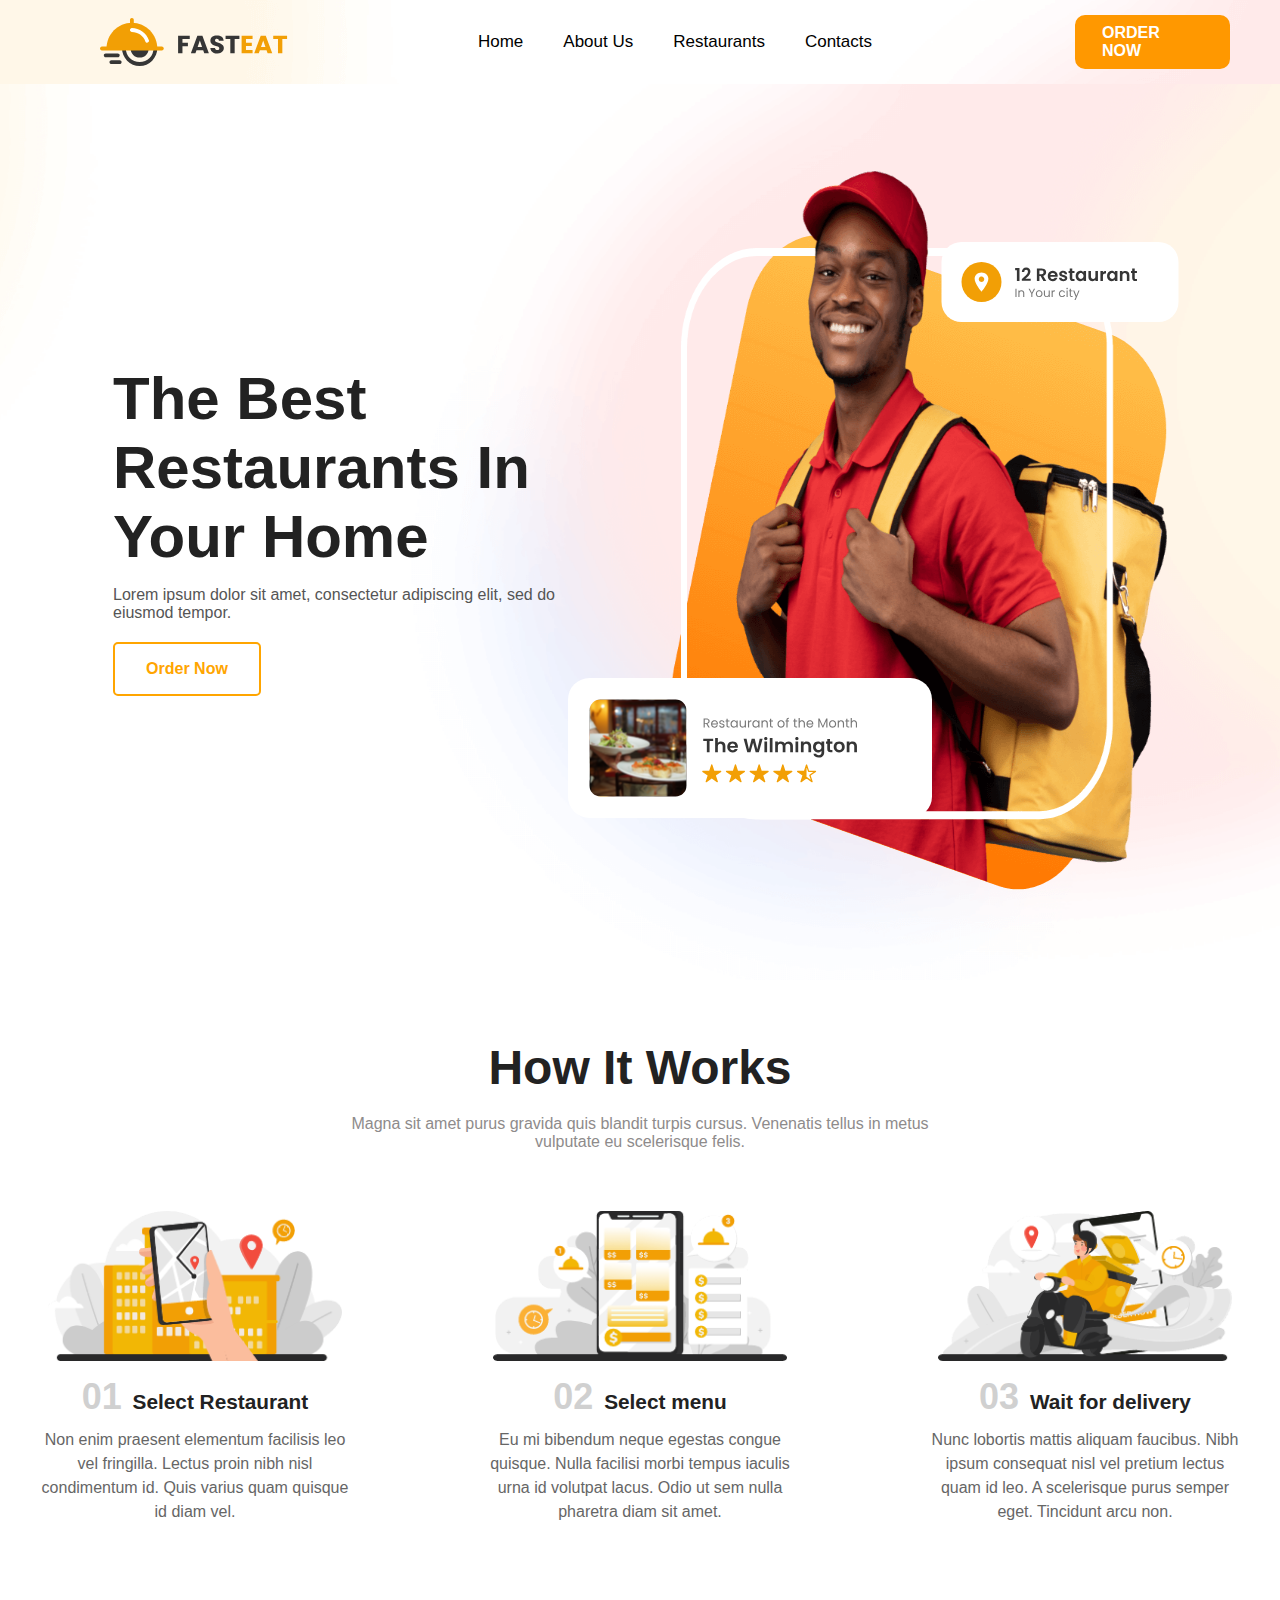
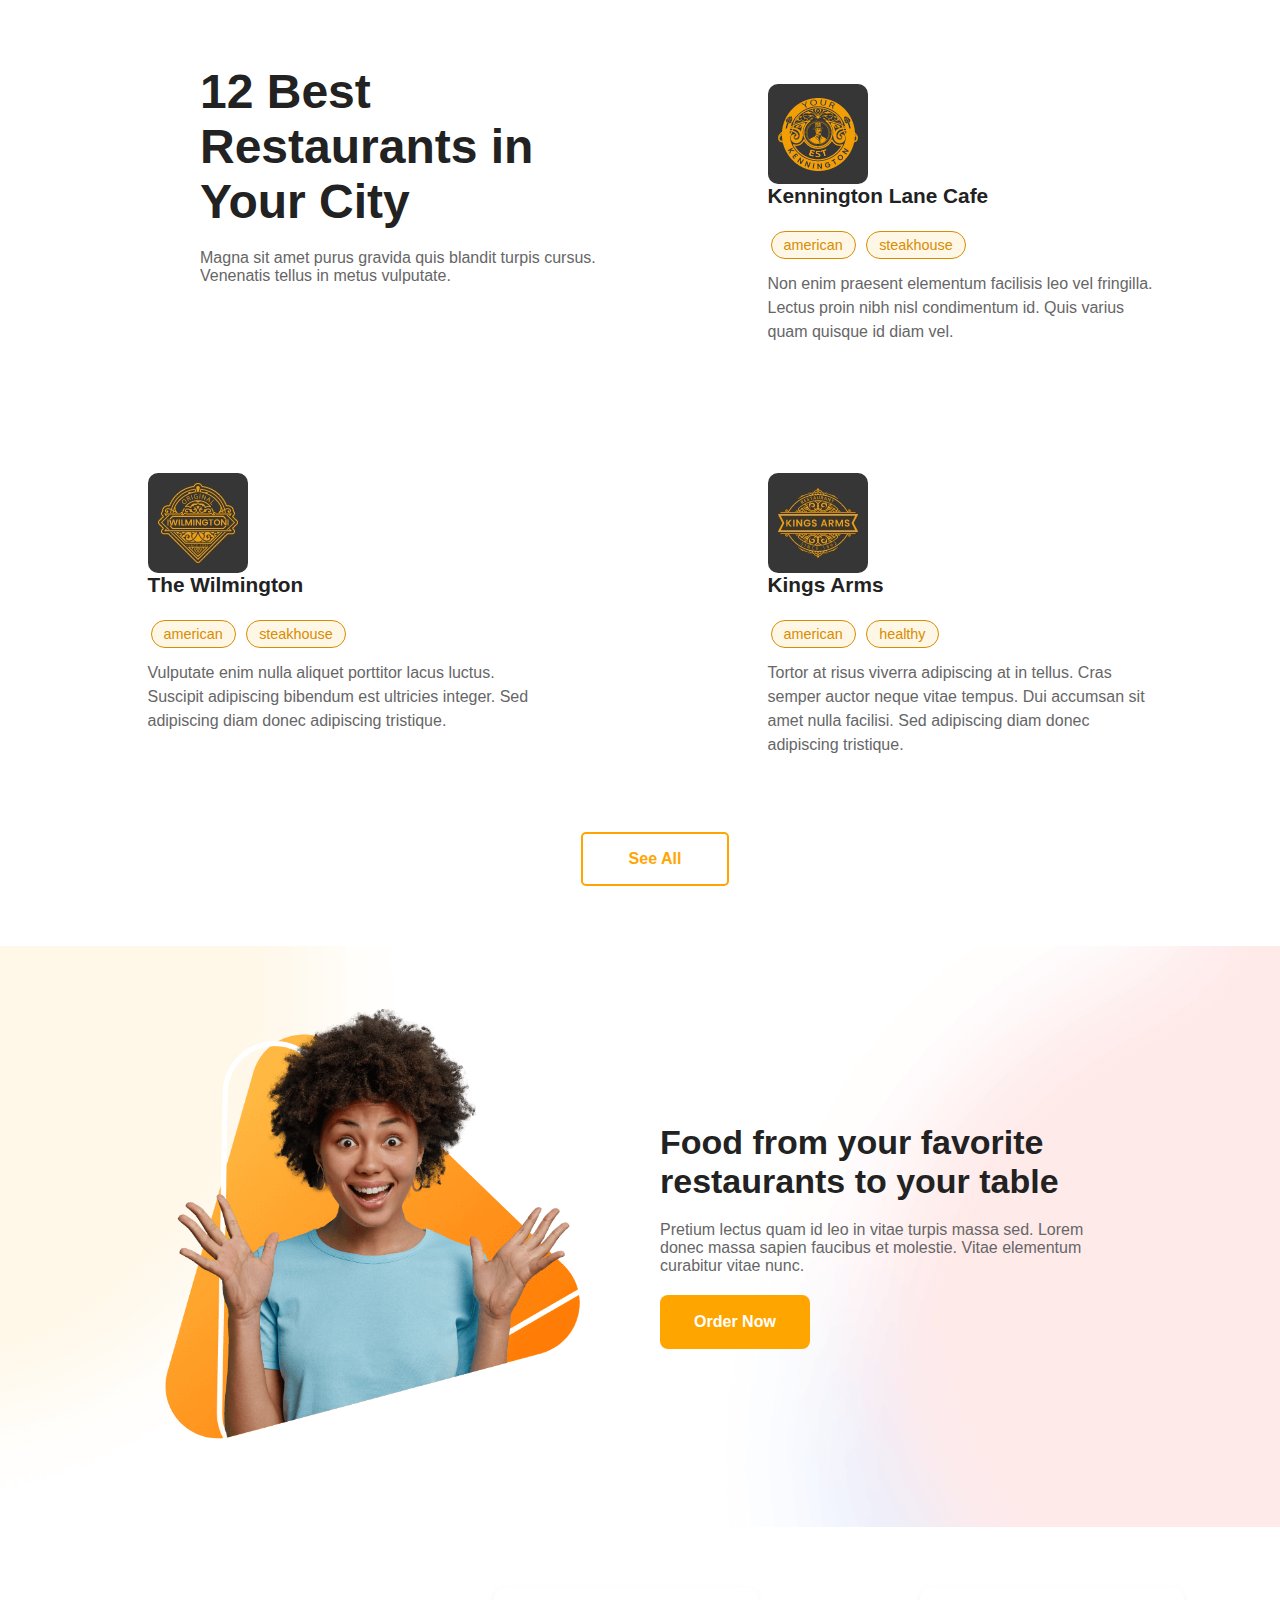
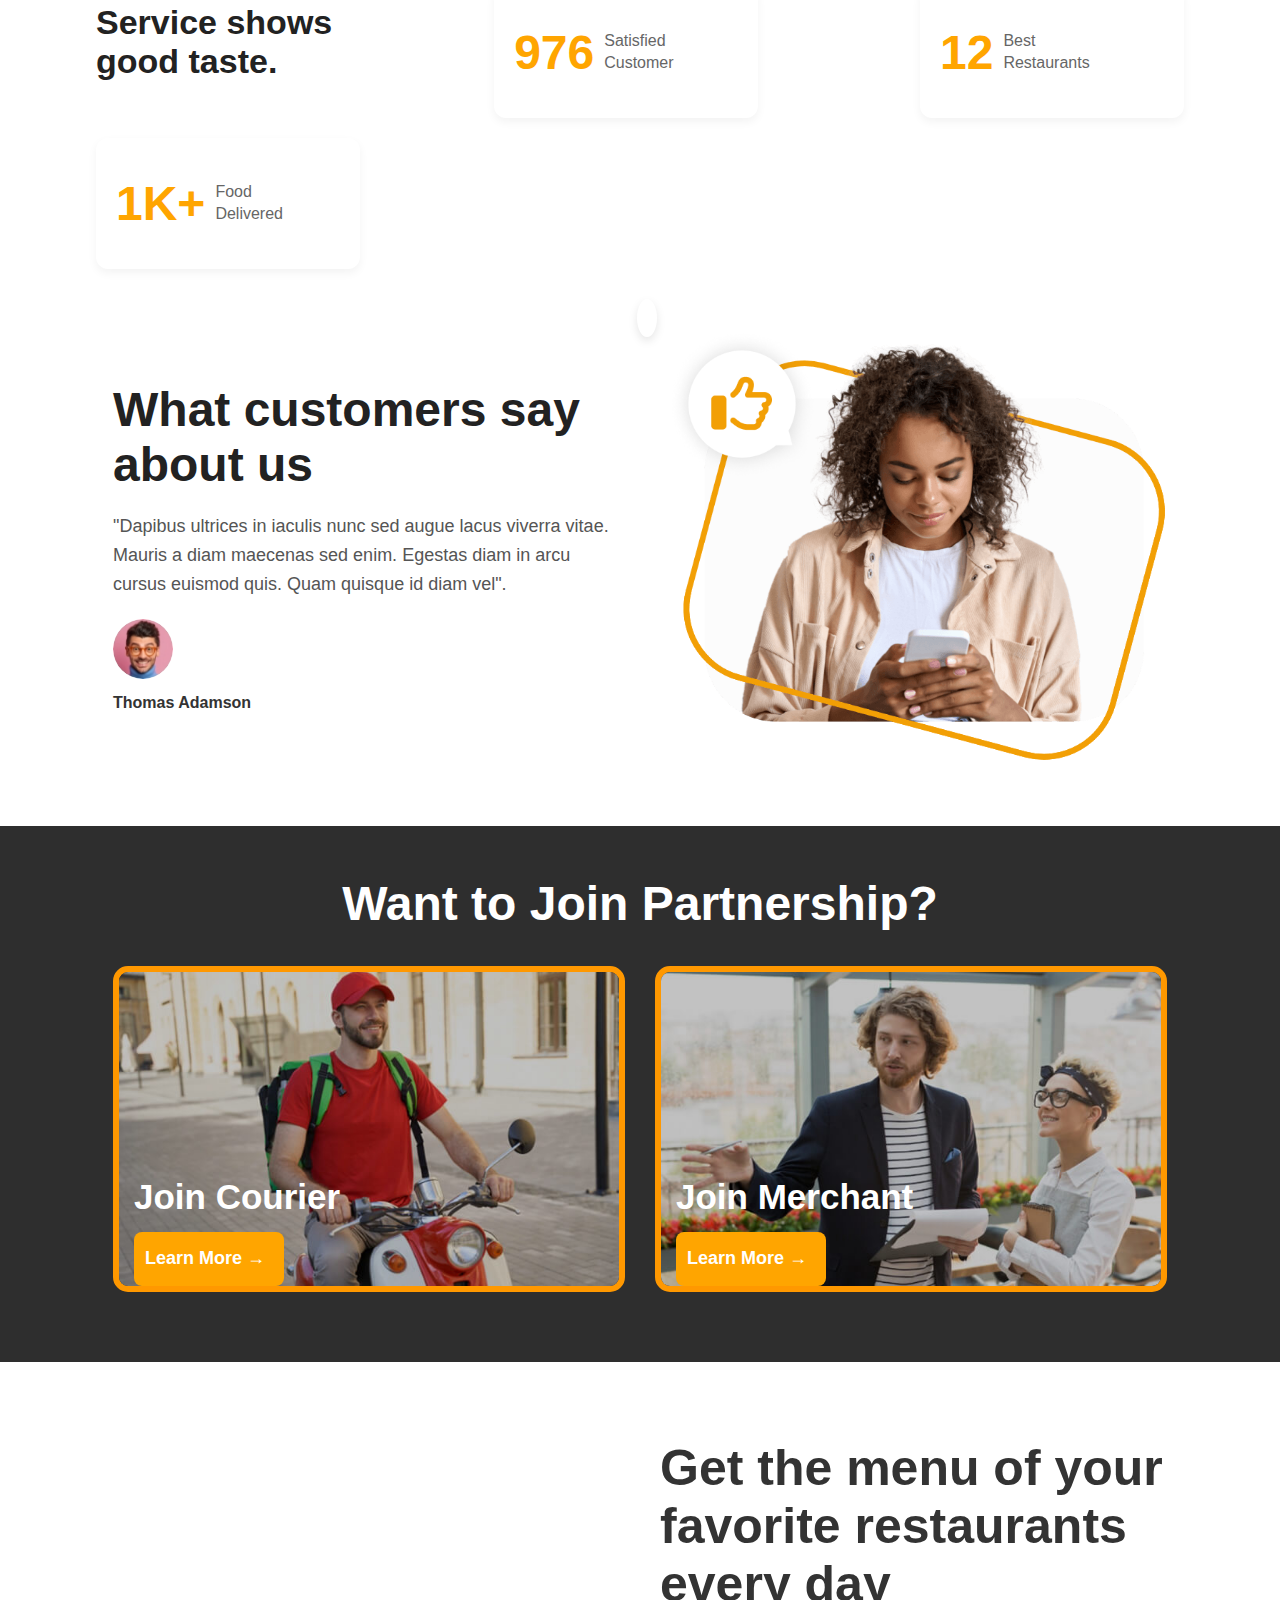
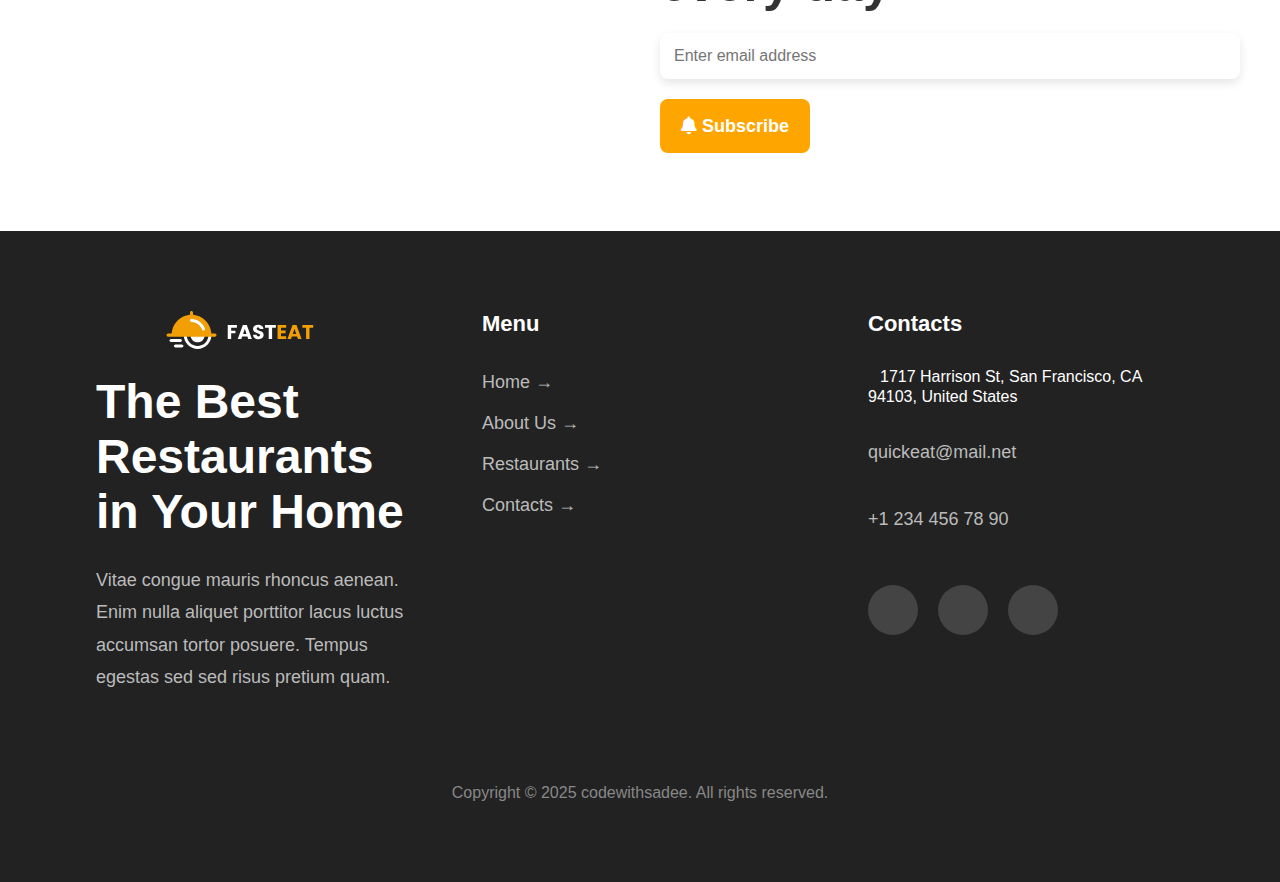
==== commit fe0b6266: "commit" ====
--- a/index.html
+++ b/index.html
@@ -7,6 +7,7 @@
   <link rel="shortcut icon" href="logo.svg" type="image/x-icon">
   <title>Fasteat - The Best Restaurants In Your Home</title>
   <link rel="stylesheet" href="style.css">
+  <link rel="stylesheet" href="https://cdnjs.cloudflare.com/ajax/libs/font-awesome/6.0.0/css/all.min.css">
 </head>
 <body>
 
@@ -37,17 +38,13 @@
     <div class="menu-icon" onclick="toggleMenu()">
         <i class="fas fa-bars"></i>
     </div>
-</header>
+  </header>
 
 
 
   <main>
     <article>
-
-
-
-      <section class="section hero has-bg-image" aria-label="home"
-        style="background-image: url('hero-bg.png')">
+      <section class="section hero" aria-label="home"style="background-image: url('hero-bg.png')">
         <div class="container">
 
           <div class="hero-content" data-reveal="left">
@@ -567,11 +564,11 @@
 
   
 <script>
-window.addEventListener("load", function () {
-    setTimeout(() => {
-        document.body.classList.add("loaded");
-    }, 2000); // 5 seconds delay before hiding the preloader
-});
+// window.addEventListener("load", function () {
+//     setTimeout(() => {
+//         document.body.classList.add("loaded");
+//     }, 2000); // 5 seconds delay before hiding the preloader
+// });
 
 
  function toggleMenu() {
--- a/style.css
+++ b/style.css
@@ -4,42 +4,10 @@
     box-sizing: border-box;
 }
 
-.loading-container {
-    position: fixed;
-    width: 100vw;
-    height: 100vh;
-    background: #fff; 
-    display: flex;
-    justify-content: center;
-    align-items: center;
-    z-index: 99999;
-}
-
-.loading-circle {
-    width: 50px;
-    height: 50px;
-    border: 5px solid #ccc;
-    border-top: 5px solid #333;
-    border-radius: 50%;
-    animation: spin 2s linear infinite;
-}
-
-
-@keyframes spin {
-    0% { transform: rotate(0deg); }
-    100% { transform: rotate(360deg); }
-}
-body.loaded .loading-container {
-    opacity: 0;
-    visibility: hidden;
-    transition: opacity 2s ease-out;
-    visibility: 2s ease-out;
-}
-
-
 body {
     font-family: Arial, sans-serif;
- 
+    margin: 0;
+    padding-top: 80px; /* Prevents content from hiding under fixed header */
 }
 
 .header {
@@ -48,18 +16,17 @@
     align-items: center;
     padding: 15px 50px;
     background-image: url('hero-bg.png');
+    position: fixed;
     width: 100%;
-    top: 0px; 
+    top: 0px; /* Ensure it's visible from the start */
     left: 0;
     transition: top 0.4s ease-in-out;
-    z-index: 9999;
+    z-index: 1000;
 }
 
 .header.visible {
-    top: 0; 
-}
-
-
+    top: 0; /* Ensure it always remains visible */
+}
 
 
 .logo {
@@ -75,7 +42,7 @@
 .navbar {
     position: fixed;
     top: 0;
-    left: -100%;
+    left: 0;
     width: 80%;
     height: 100vh;
     background: white;
@@ -87,9 +54,12 @@
     box-shadow: 4px 0 10px rgba(0, 0, 0, 0.1);
     transition: left 0.3s ease-in-out;
     z-index: 999;
-}
-.navbar.active {
-    left: 0;
+    visibility: hidden;
+    
+}
+.active {
+    right: 0;
+    visibility: visible;
 }
 
 .navbar li {
@@ -111,13 +81,14 @@
     color: rgb(255, 183, 0);
 }
 
+/* Close Button */
 .close-menu {
     position: absolute;
     top: 20px;
     right: 30px;
     font-size: 30px;
     cursor: pointer;
-    display: block; 
+    display: block; /* Show on small screens */
 }
 .header-action {
     display: flex;
@@ -148,60 +119,66 @@
 }
 
 
+/* Hide menu icon on large screens */
 .menu-icon {
     font-size: 25px;
     cursor: pointer;
     display: inline-block;
 }
 
-
-.navbar {
-    position: static;
-    width: auto;
-    height: auto;
-    flex-direction: row;
-    box-shadow: none;
-    left: 0;
-    padding: 0;
-}
-
-.navbar li {
-    margin: 0 20px;
-}
-
-
-.menu-icon, .close-menu {
-    display: none; 
-}
-
-
-@media (max-width: 768px) {
-    .btn-primary {
-        display: none;
-    }
-}
-
-
+/* 📌 Responsive Design */
+@media (min-width: 768px) {
+    .navbar {
+        position: static;
+        width: auto;
+        height: auto;
+        flex-direction: row;
+        box-shadow: none;
+        left: 0;
+        padding: 0;
+        visibility: visible;
+    }
+
+    .navbar li {
+        margin: 0 20px;
+    }
+
+
+    .menu-icon, .close-menu {
+        display: none; /* Hide menu icon and close button on large screens */
+    }
+}
+
+/* Hide "ORDER NOW" button on small screens */
+    @media (max-width: 768px) {
+        .btn-primary {
+            display: none;
+            }
+        }
+
+
+/* Hero Section */
 .hero {
     display: flex;
     align-items: center;
     justify-content: center;
-    min-height: 100vh;
+    height: 100vh;
     background-size: cover;
     background-position: center;
     padding: 20px;
+    width: 100%;
+    overflow: hidden;
 }
 
 .container {
     display: flex;
     align-items: center;
     justify-content: space-between;
-    max-width: 1200px;
     width: 100%;
     gap: 30px;
 }
 
-
+/* Left Content */
 .hero-content {
     flex: 1;
     max-width: 500px;
@@ -239,7 +216,7 @@
     color: white;
 }
 
-
+/* Right Image */
 .hero-banner {
     position: relative;
     flex: 1;
@@ -253,6 +230,7 @@
     border-radius: 20px;
 }
 
+/* Shapes */
 .shape {
     position: absolute;
 }
@@ -269,7 +247,7 @@
     animation: float 3s infinite alternate-reverse;
 }
 
-
+/* Floating Animation */
 @keyframes float {
     0% {
         transform: translateY(0);
@@ -279,7 +257,7 @@
     }
 }
 
-
+/* Responsive Design */
 @media (max-width: 820px) {
     .hero-title {
         font-size: 60px;
@@ -313,18 +291,18 @@
 
 @media (max-width: 768px) {
     .hero-content {
-        text-align: left; 
-        padding: 20px; 
+        text-align: left; /* Align text to the left */
+        padding: 20px; /* Add spacing */
     }
 
     .hero-title {
-        font-size: 40px; 
+        font-size: 40px; /* Adjust title size */
         font-weight: bold;
     }
 
     .hero-text {
-        font-size: 20px; 
-        color: #666; 
+        font-size: 20px; /* Reduce text size */
+        color: #666; /* Slightly faded color */
     }
 
     .btn {
@@ -349,7 +327,7 @@
 }
 }
 
-
+/* General Section Styling */
 .instruction {
     text-align: center;
     padding: 60px 20px;
@@ -371,18 +349,18 @@
     margin: 0 auto 40px;
 }
 
-
+/* Grid Layout - Display Items in a Row */
 .grid-list {
     display: flex;
     justify-content: center;
     align-items: center;
     gap: 30px;
-    flex-wrap: nowrap; 
+    flex-wrap: nowrap; /* Ensures items stay in a row */
     list-style: none;
     padding: 0;
 }
 
-
+/* Card Styling */
 .instruction-card {
     padding: 20px;
     text-align: center;
@@ -391,7 +369,7 @@
     transition: transform 0.3s ease-in-out;
 }
 
-
+/* Image Styling */
 .card-banner img {
     width: 294px;
     height: 150px;
@@ -399,7 +377,7 @@
     margin: 0 auto 15px;
 }
 
-
+/* Title & Text */
 .card-title {
     font-size: 24px;
     font-weight: bolder;
@@ -419,7 +397,7 @@
     line-height: 1.5;
 }
 
-
+/* Animations */
 @keyframes fadeInUp {
     from {
         transform: translateY(30px);
@@ -431,15 +409,15 @@
     }
 }
 
-
+/* Reveal on Scroll */
 [data-reveal] {
     animation: fadeInUp 0.8s ease-out forwards;
 }
 
-
+/* Responsive Design */
 @media screen and (max-width: 992px) {
     .grid-list {
-        flex-wrap: wrap; 
+        flex-wrap: wrap; /* Allows wrapping on smaller screens */
         justify-content: center;
     }
 
@@ -450,7 +428,7 @@
 
 @media screen and (max-width: 768px) {
     .grid-list {
-        flex-direction: column; 
+        flex-direction: column; /* Stacks items on smaller screens */
     }
 
     .instruction-card {
@@ -460,6 +438,7 @@
 
 
 
+/* General Section Styling */
 .section.top-restaurant {
     text-align: left;
     padding: 60px 20px;
@@ -467,6 +446,7 @@
     margin-left: 30px;
 }
 
+/* Intro Section Styling */
 .restaurant-intro {
     display: flex;
     justify-content: flex-start;
@@ -479,7 +459,7 @@
     color: #333;
 }
 
-
+/* Title & Text */
 .section-title {
     font-size: 50px;
     font-weight: bold;
@@ -494,7 +474,7 @@
     margin: 0 auto 40px;
 }
 
-
+/* 2-Column Grid Layout */
 .grid-lista {
     display: grid;
     grid-template-columns: repeat(2, minmax(280px, 1fr)); /* 2 columns */
@@ -504,7 +484,7 @@
     padding: 0;
 }
 
-
+/* Restaurant Cards */
 .restaurant-card {
     padding: 20px;
     text-align: left;
@@ -518,7 +498,7 @@
     transform: translateY(-5px);
 }
 
-
+/* Card Icon (Image) */
 .card-icon img {
     width: 100px;
     height: 100px;
@@ -528,7 +508,7 @@
     align-self: start;
 }
 
-
+/* Restaurant Name */
 .card-title {
     font-size: 1.3rem;
     font-weight: bold;
@@ -536,13 +516,13 @@
     margin-bottom: 10px;
 }
 
-
+/* Rating Stars */
 .rating-wrapper ion-icon {
     color: #FFA500;
     font-size: 18px;
 }
 
-
+/* Category Tags */
 .card-meta-wrapper {
     margin: 10px 0;
 }
@@ -565,18 +545,20 @@
     color: white;
 }
 
+/* Description Text */
 .card-text {
     font-size: 16px;
     color: #666;
     margin-top: 10px;
 }
 
+/* Button Styling */
 .btn-container {
     display: flex;
     justify-content: center;
     align-items: center;
     width: 100%;
-    margin-top: 20px; 
+    margin-top: 20px; /* Adjust as needed */
 }
 
 .btn-secondary {
@@ -584,7 +566,7 @@
     align-items: center;
     justify-content: center;
     padding: 10px 20px;
-    border: 2px solid orange; 
+    border: 2px solid orange; /* Adjust color if needed */
     color: orange;
     font-weight: bold;
     text-decoration: none;
@@ -597,9 +579,9 @@
     color: white;
 }
 
-@media (max-width: 1024px) { 
+@media (max-width: 1024px) {  /* iPad Pro & Tablets */
     .restaurant-intro {
-        padding-left: 50px;  
+        padding-left: 50px;  /* Reduce left padding */
     }
 
     .intro-content {
@@ -607,7 +589,7 @@
     }
 }
 
-@media (max-width: 820px) {  
+@media (max-width: 820px) {  /* iPads & small tablets */
     .restaurant-intro {
         flex-direction: column;
         align-items: center;
@@ -622,7 +604,7 @@
     }
 }
 
-@media (max-width: 480px) {  
+@media (max-width: 480px) {  /* Mobile Phones */
     .restaurant-intro {
         padding: 40px 5%;
     }
@@ -687,11 +669,11 @@
     gap: 40px;
     max-width: 1200px;
     width: 100%;
-    flex-wrap: wrap; 
-    justify-content: center;
-}
-  
-
+    flex-wrap: wrap; /* Allows stacking on smaller screens */
+    justify-content: center;
+}
+  
+  /* Image styling */
   .cta-banner {
     flex: 1;
     display: flex;
@@ -705,7 +687,7 @@
     height: auto;
 }
   
-
+  /* Content styling */
   .cta-content {
     flex: 1;
     max-width: 500px;
@@ -723,7 +705,7 @@
     margin: 10px 0 20px;
 }
   
-
+  /* Button styling */
   .ctabtn {
     display: flex;
     align-items: center;
@@ -745,10 +727,10 @@
     background-color: #ffffff;
 }
   
-
+  /* Responsive Design */
   @media (max-width: 992px) {
     .container {
-      flex-direction: column; 
+      flex-direction: column; /* Stack content on smaller screens */
       text-align: center;
     }
   
@@ -807,7 +789,7 @@
     width: 100%;
 }
 
-
+/* Grid layout for stats */
 .grid-list {
     display: flex;
     align-items: center;
@@ -818,7 +800,7 @@
     width: 100%;
 }
 
-
+/* Title Section */
 .h3.section-title {
     font-size: 34px;
     font-weight: bold;
@@ -827,7 +809,7 @@
     flex: 1 1 100%;
 }
 
-
+/* Stats Box */
 .stats-item {
     background: #fff;
     border-radius: 12px;
@@ -835,19 +817,20 @@
     width: 264px;
     height: 131px;
     display: flex;
-    align-items: center;  
+    align-items: center;  /* Centers vertically */
     padding: 20px;
-    gap: 10px;
-}
-
-
+    gap: 10px;  /* Space between number and text */
+}
+
+/* Large Number */
 .stats-item .span {
     font-size: 48px;
     font-weight: bold;
     color: orange;
-    flex-shrink: 0; 
-}
-
+    flex-shrink: 0; /* Prevents resizing */
+}
+
+/* Description Text */
 .stats-text {
     font-size: 16px;
     color: #666;
@@ -855,9 +838,9 @@
     line-height: 1.4;
 }
 
-
-
-
+/* 🔥 RESPONSIVENESS 🔥 */
+
+/* Tablets (1024px) */
 @media (max-width: 1024px) {
     .grid-list {
         justify-content: center;
@@ -882,7 +865,7 @@
         text-align: center;
     }
     .grid-list {
-        flex-direction: column;  
+        flex-direction: column;  /* Stack stats items */
         align-items: center;
         gap: 20px;
     }
@@ -892,6 +875,7 @@
     }
 }
 
+/* Small Tablets & Phones (768px) */
 @media (max-width: 768px) {  
     .stats {
         text-align: center;
@@ -904,7 +888,7 @@
     }
     .stats-item {
         display: flex;
-        flex-direction: column;  
+        flex-direction: column;  /* Stack elements */
         align-items: center;
         justify-content: center;
         height: auto;
@@ -921,13 +905,13 @@
     }
 }
 
-
+/* Mobile Phones (480px) */
 @media (max-width: 480px) {  
     .stats {
         padding: 40px 10px;
     }
     .stats-item {
-        width: 90%; 
+        width: 90%; /* Use more screen width */
         max-width: 280px;
         height: auto;
         padding: 15px;
@@ -941,7 +925,7 @@
 }
 
 
-
+/* 🎨 General Styling */
 .testi {
     padding: 60px 20px;
     background-color: #fff;
@@ -956,7 +940,7 @@
     margin: 0 auto;
 }
 
-
+/* 📜 Left Content (Text & Quote) */
 .testi-content {
     flex: 1;
     max-width: 550px;
@@ -975,7 +959,7 @@
     margin-bottom: 20px;
 }
 
-
+/* 🖼️ Customer Info */
 .wrapper {
     display: flex;
     align-items: center;
@@ -1002,7 +986,7 @@
     font-size: 18px;
 }
 
-
+/* ⭐ Right Image Section */
 .testi-banner {
     flex: 1;
     position: relative;
@@ -1015,9 +999,10 @@
     border-radius: 10px;
 }
 
-
+/* 👍 Icon Bubble */
 .testi-banner::after {
-    content: url('like-icon.png'); 
+    content: url('like-icon.png'); /* Replace with actual thumbs-up icon */
+    position: absolute;
     top: -30px;
     left: -30px;
     background: #fff;
@@ -1026,7 +1011,9 @@
     box-shadow: 0 4px 10px rgba(0, 0, 0, 0.1);
 }
 
-
+/* 🛠️ RESPONSIVENESS */
+
+/* 📱 Tablets (768px - 1024px) */
 @media (max-width: 1024px) {
     .testi .container {
         flex-direction: column;
@@ -1040,7 +1027,7 @@
     }
 }
 
-
+/* 📱 Phones (Below 768px) */
 @media (max-width: 768px) {
     .testi .container {
         flex-direction: column;
@@ -1075,22 +1062,23 @@
     display: grid;
 }
 
-
+/* Ensure the text stays at the top */
 .partjoin {
     color: #fff;
     font-size: 48px;
     font-weight: bold;
     text-align: center;
-
-}
-
+ /* Increase space below the text */
+}
+
+/* Push cards down */
 .cardcontd {
     display: flex;
     justify-content: center;
     gap: 30px;
     flex-wrap: wrap;
     list-style: none;
-    padding: 20px 0; 
+    padding: 20px 0; /* Add padding to push it down */
 }
 
 
@@ -1108,6 +1096,7 @@
     display: block;
 }
 
+/* Content Styles */
 .card-details {
     position: absolute;
     bottom: 0px;
@@ -1122,7 +1111,7 @@
     margin-bottom: 15px;
 }
 
-
+/* Button Styling */
 .action-btn {
     display: inline-flex;
     align-items: center;
@@ -1152,7 +1141,7 @@
 
 @media (max-width: 1024px) {
     .partjoin {
-        font-size: 32px; 
+        font-size: 32px; /* Slightly smaller for tablets */
     }
     
     .cardcontd {
@@ -1168,7 +1157,7 @@
     }
 
     .partner-card {
-        max-width: 380px; 
+        max-width: 380px; /* Smaller width on smaller screens */
     }
     
     .title {
@@ -1217,10 +1206,10 @@
     justify-content: space-between;
     max-width: 1200px;
     width: 100%;
-    gap: 40px; 
-}
-
-
+    gap: 40px; /* Adds space between image and text */
+}
+
+/* Image Styling */
 .newsletter-banner {
     max-width: 50%;
     flex: 1;
@@ -1231,7 +1220,7 @@
     height: auto;
 }
 
-
+/* Text & Input Section */
 .newsletter-content {
     flex: 1;
     max-width: 50%;
@@ -1245,12 +1234,12 @@
     color: #333;
 }
 
-
+/* Input & Button Styling */
 .input-wrapper {
     display: block;
     align-items: center;
     gap: 10px;
-    flex-wrap: wrap; 
+    flex-wrap: wrap; /* Allows wrapping on smaller screens */
 }
 
 .input-field {
@@ -1260,14 +1249,14 @@
     border-radius: 8px;
     font-size: 16px;
     width: 100%;
-    box-shadow: 0px 4px 10px rgba(0, 0, 0, 0.1);
+    box-shadow: 0px 4px 10px rgba(0, 0, 0, 0.1); /* Cool soft shadow */
     transition: box-shadow 0.3s ease, border-color 0.3s ease;
 }
 
-
+/* Enhance shadow effect on focus */
 .input-field:focus {
     border-color: #ff9800;
-    box-shadow: 0px 6px 15px rgba(255, 152, 0, 0.3); 
+    box-shadow: 0px 6px 15px rgba(255, 152, 0, 0.3); /* Stronger glow on focus */
     outline: none;
 }
 
@@ -1295,7 +1284,7 @@
     background-color: #ffffff;
 }
 
-
+/* 📱 Responsive Styling */
 @media (max-width: 1024px) {
     .containerb {
         flex-direction: column;
@@ -1331,7 +1320,7 @@
     }
 }
 
-
+/* Footer Styles */
 .footer {
     background-color: #222;
     color: #fff;
@@ -1345,20 +1334,20 @@
     margin: auto;
 }
 
-
+/* Footer Layout */
 .footer-top {
     display: grid;
     grid-template-columns: 1fr 1fr 1fr;
-    gap: 70px; 
-}
-
-
+    gap: 70px; /* Increased gap between sections */
+}
+
+/* Footer Brand (Left Section) */
 .footer-brand {
     max-width: 500px;
 }
 
 .footer-title {
-    font-size: 48px; 
+    font-size: 48px; /* Slightly bigger title */
     font-weight: bold;
     margin: 25px 0;
 }
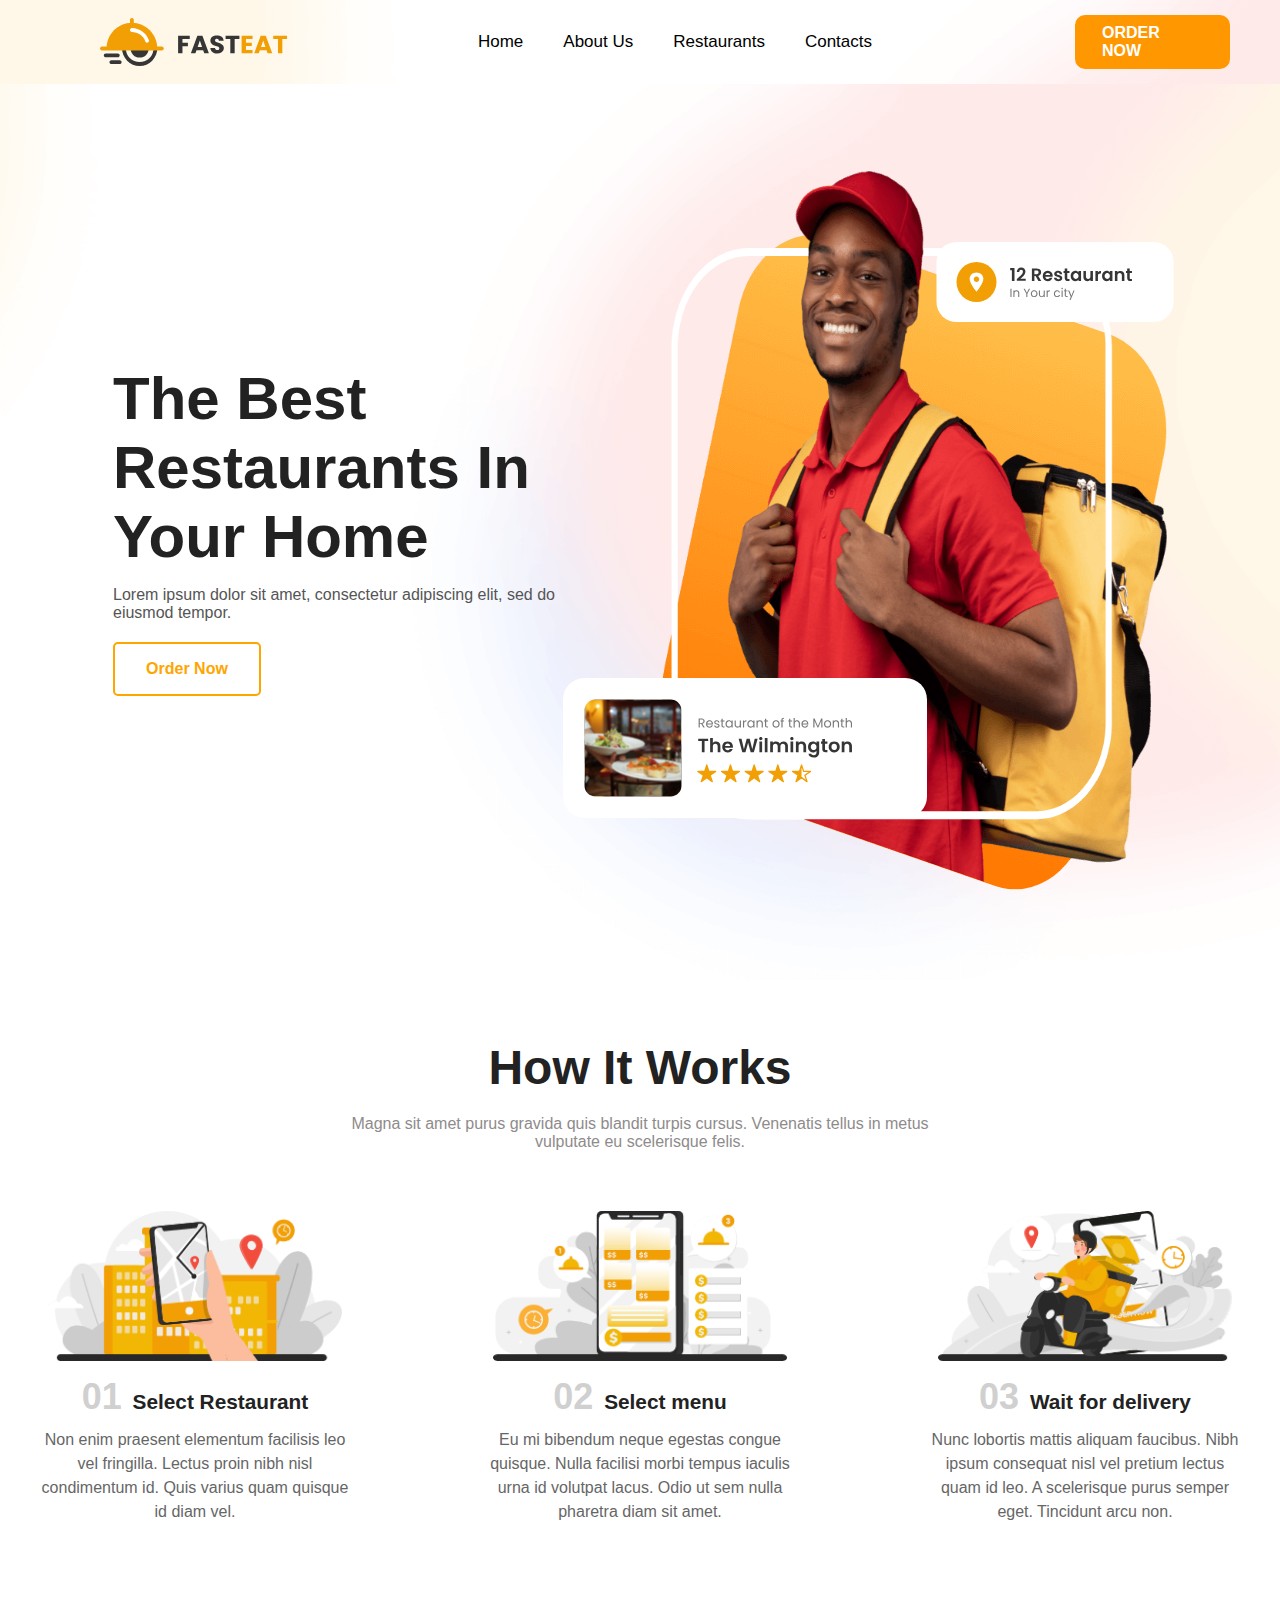
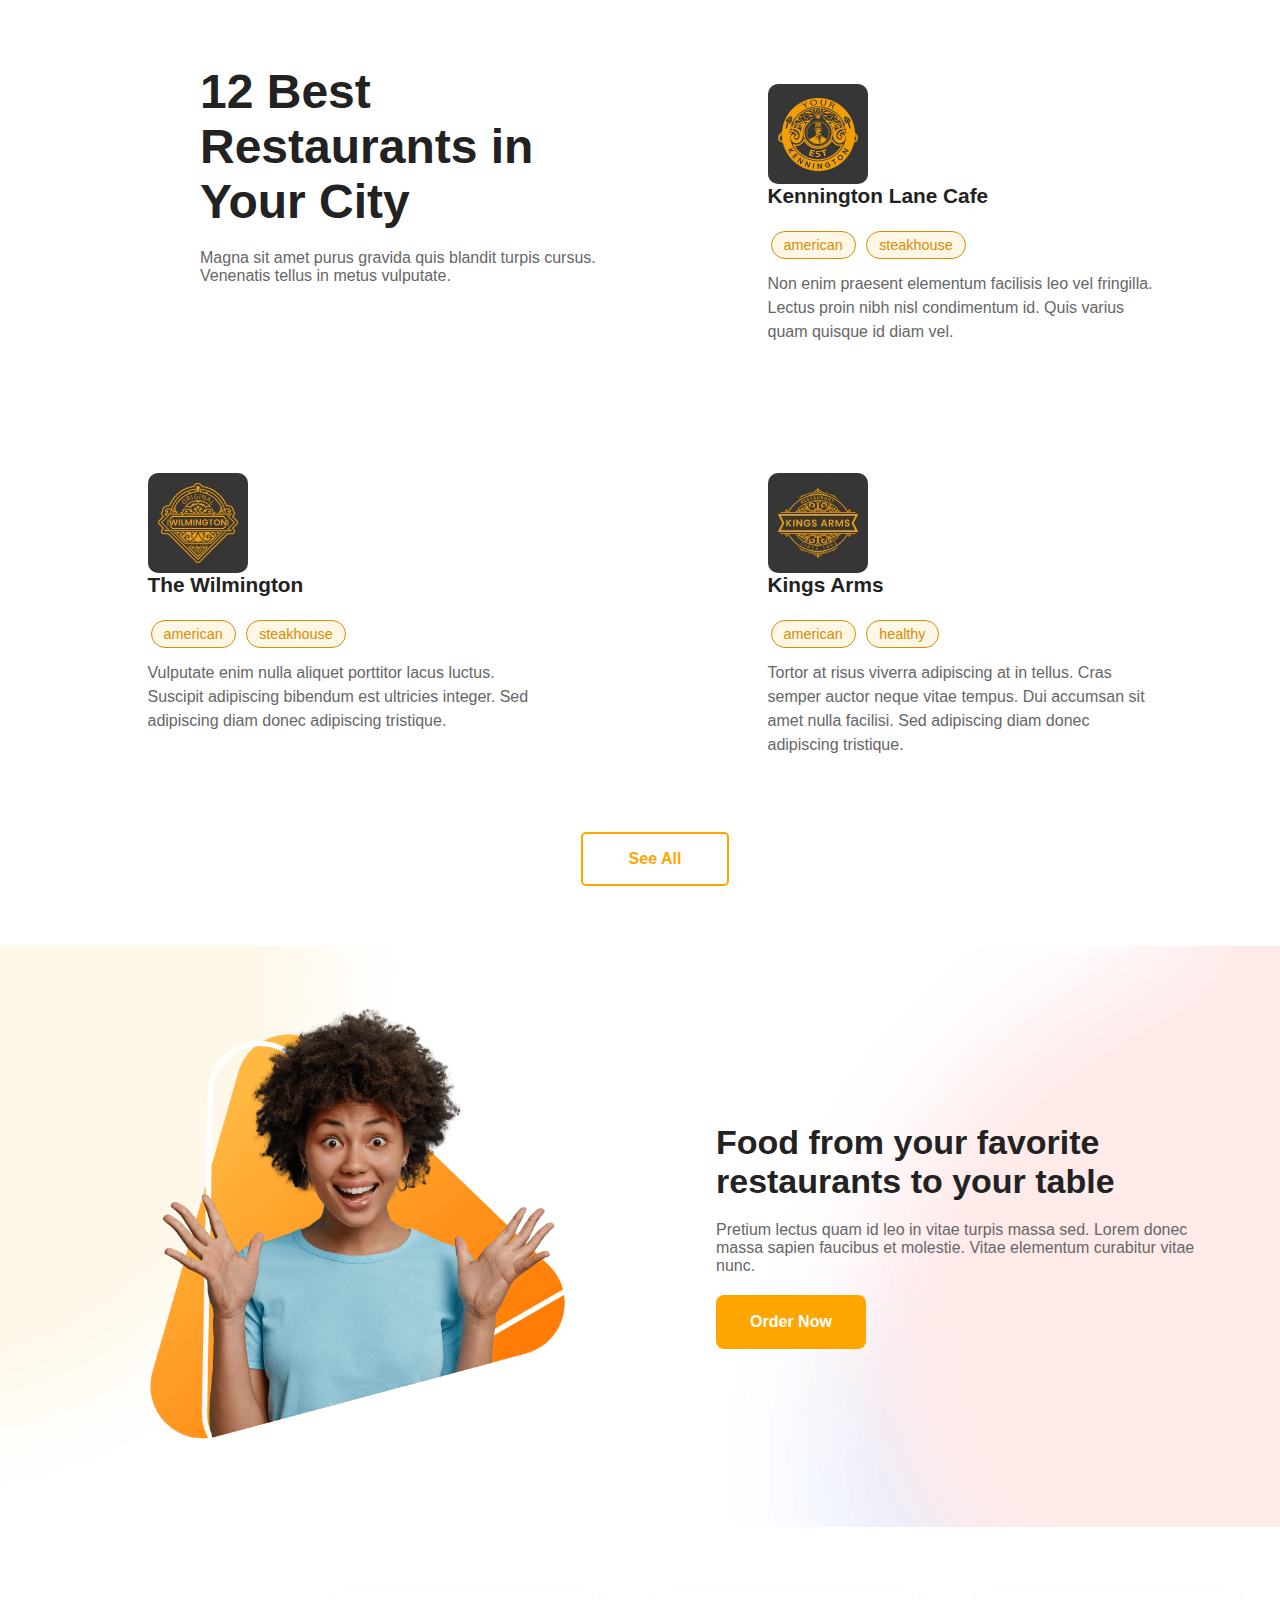
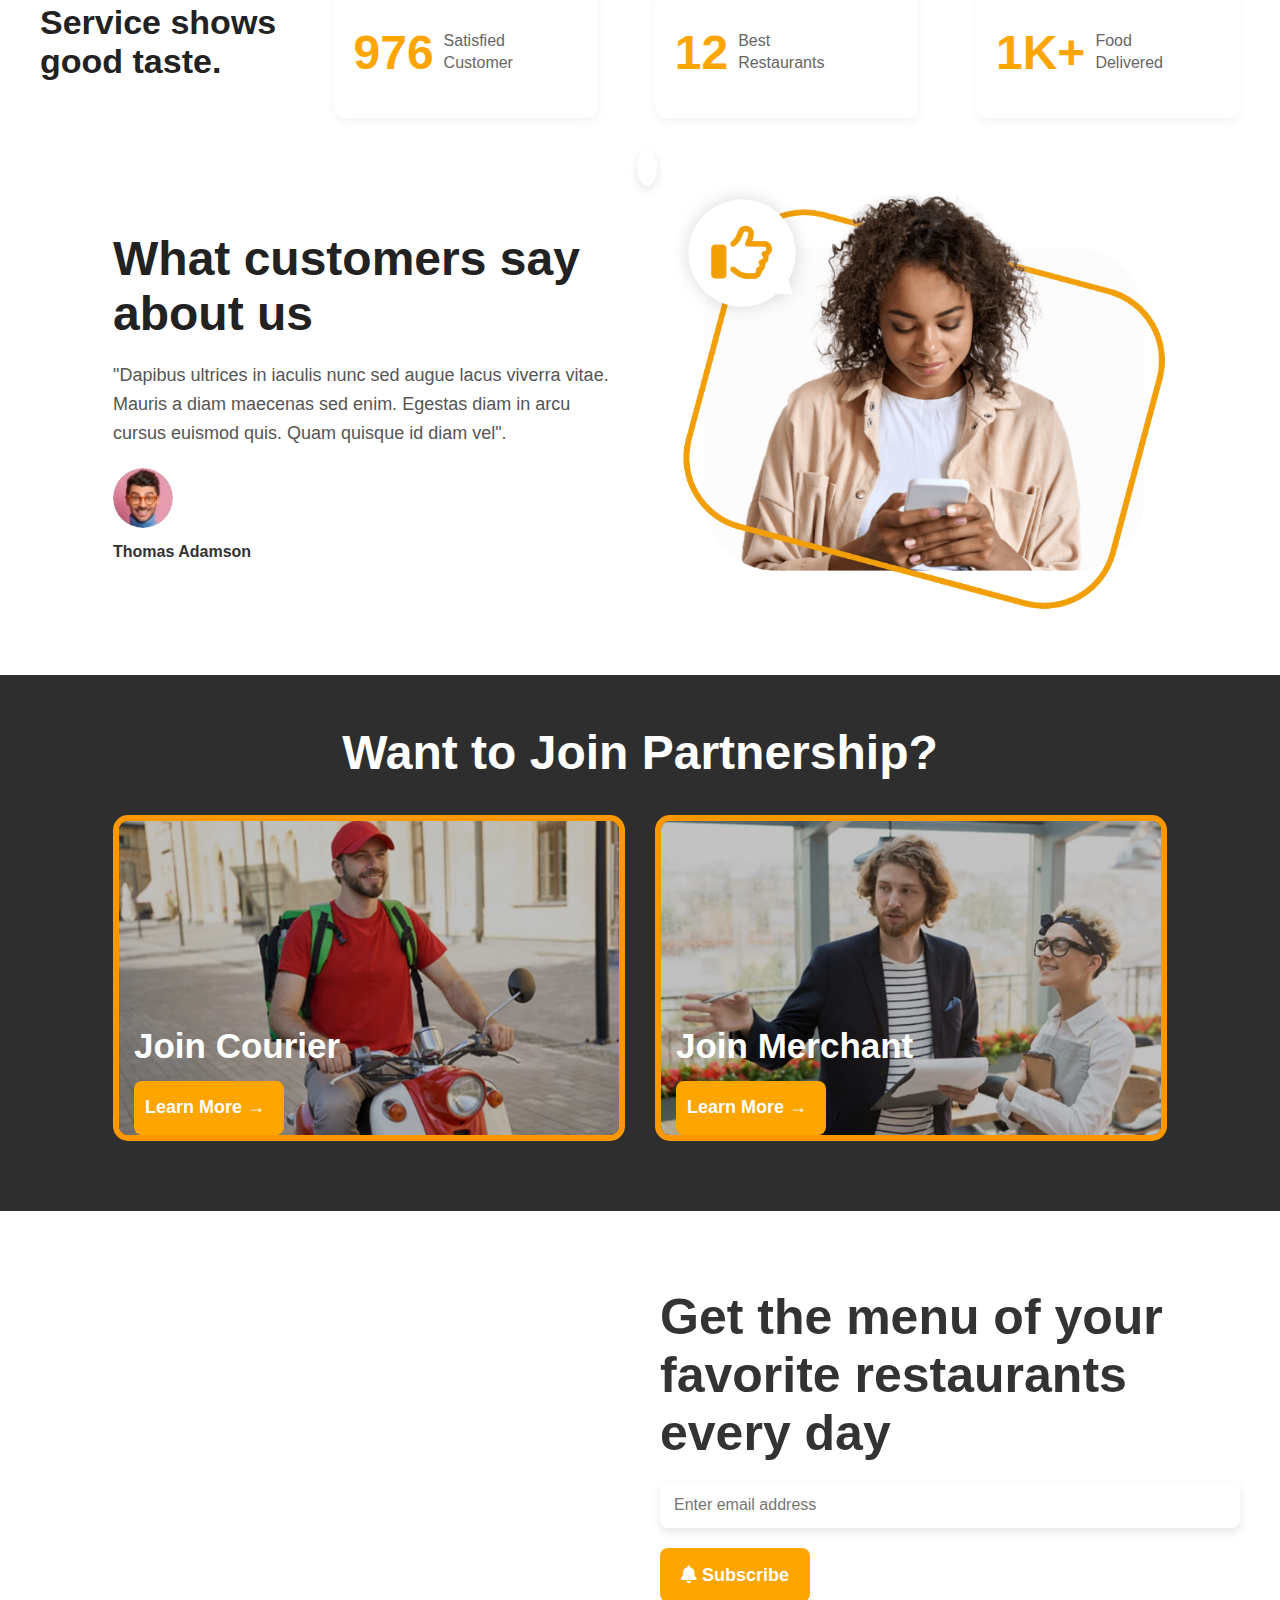
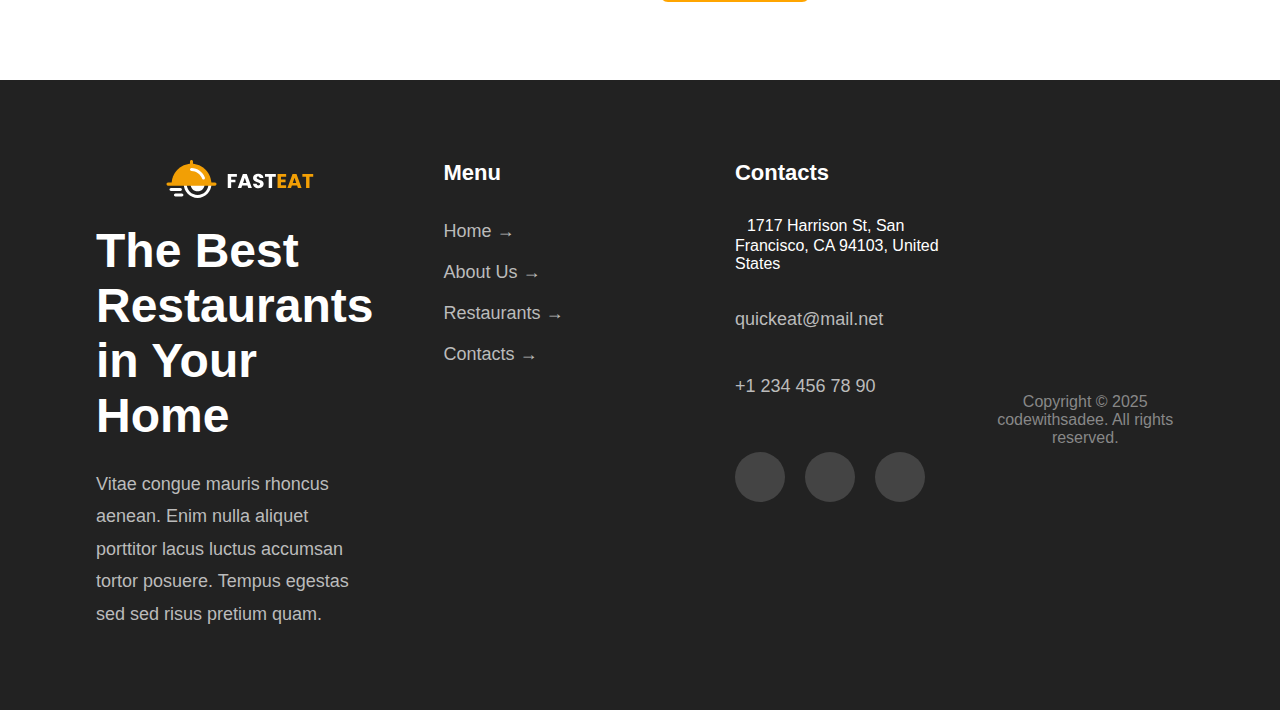
==== commit 86e90196: "commit" ====
--- a/index.html
+++ b/index.html
@@ -305,7 +305,7 @@
 
       <section class="section cta has-bg-image" aria-labelledby="cta-label"
         style="background-image: url('hero-bg.png')">
-        <div class="container">
+        <div class="containerc">
 
           <figure class="cta-banner" data-reveal="left">
             <img src="cta-banner.png" width="680" height="704" loading="lazy" alt="cta banner"
@@ -336,7 +336,7 @@
 
 
       <section class="stats" aria-label="statistics" data-reveal>
-        <div class="container">
+        <div class="containerb">
 
           <ul class="grid-list">
 
--- a/style.css
+++ b/style.css
@@ -174,6 +174,7 @@
     display: flex;
     align-items: center;
     justify-content: space-between;
+
     width: 100%;
     gap: 30px;
 }
@@ -325,6 +326,12 @@
     .shape-2 {
     display: none;
 }
+}
+
+@media (max-width: 768px) {
+    .container {
+        justify-content: center;
+    }
 }
 
 /* General Section Styling */
@@ -663,7 +670,7 @@
     background: linear-gradient(to right, #fff6e9, #fdeef3);
 }
   
-  .container {
+  .containerc {
     display: flex;
     align-items: center;
     gap: 40px;
@@ -785,7 +792,7 @@
     background-color: #ffffff;
 }
 
-.container {
+.containerb {
     width: 100%;
 }
 
